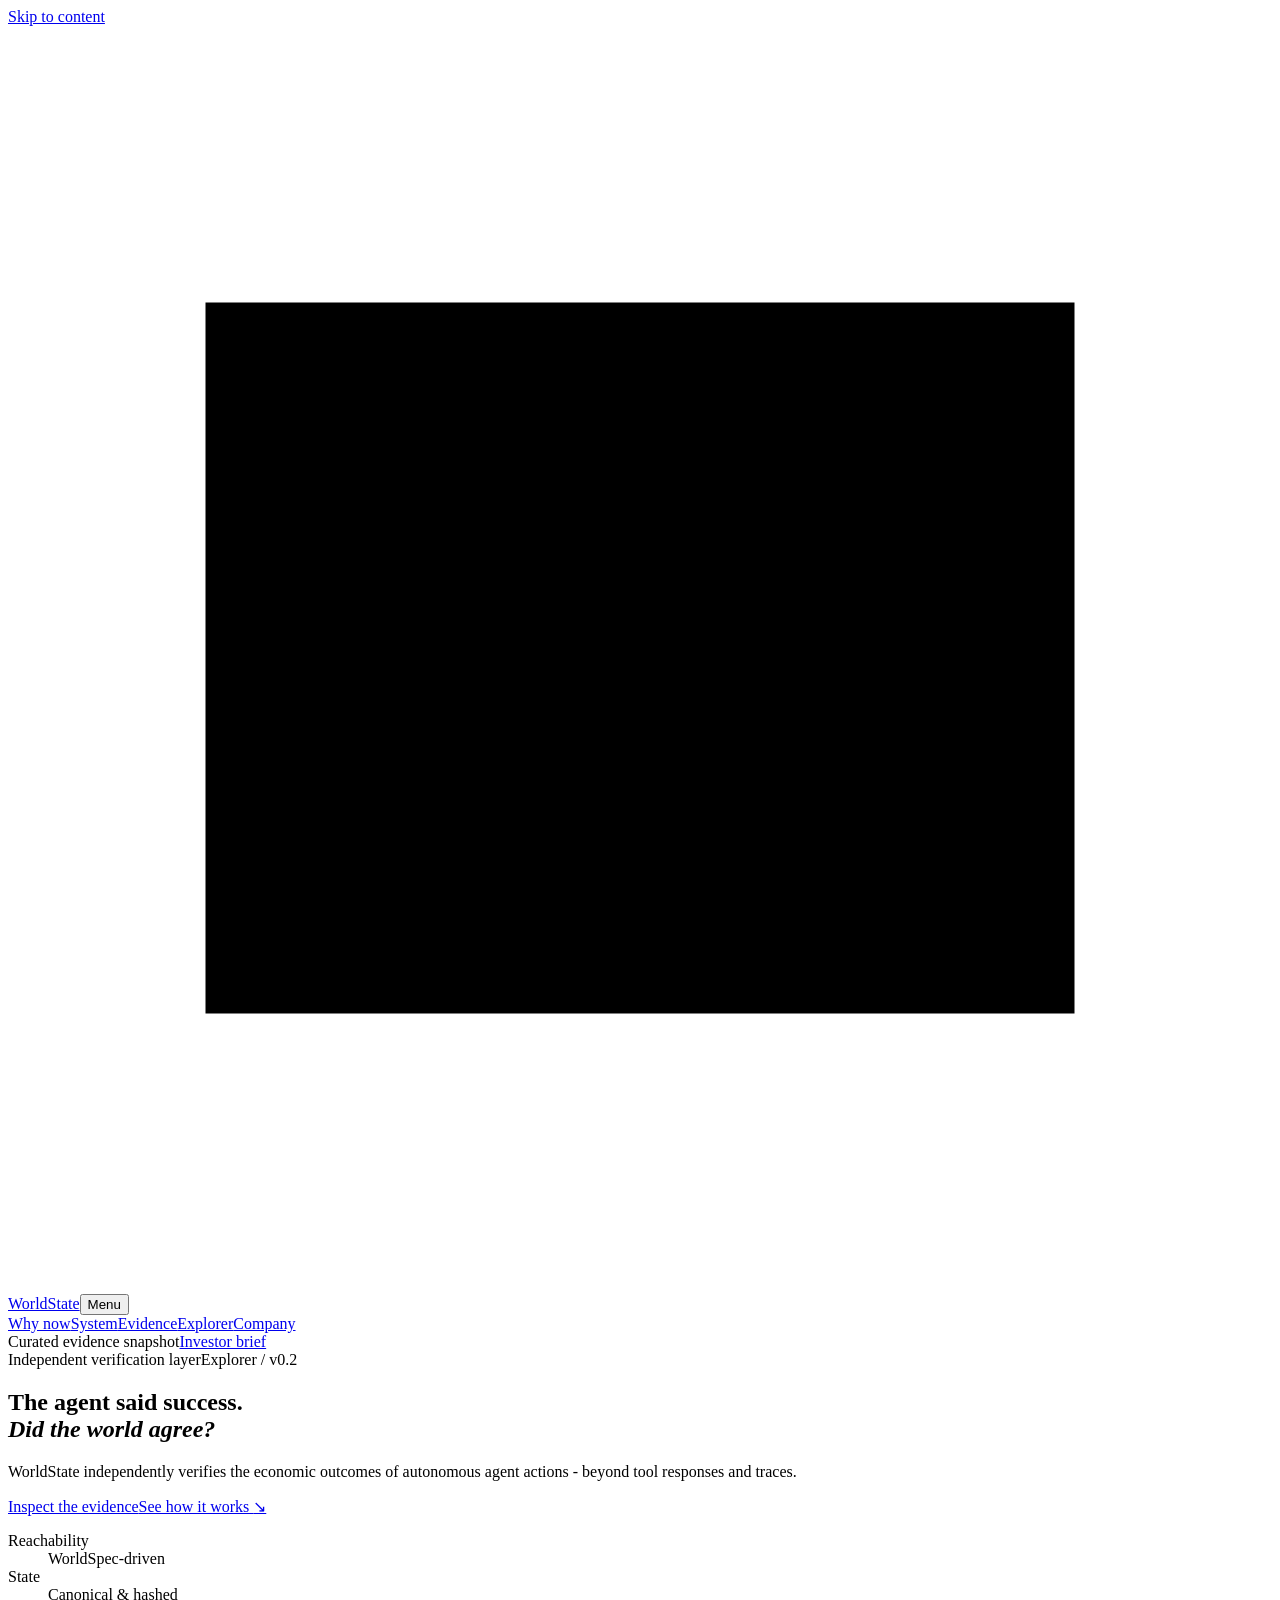
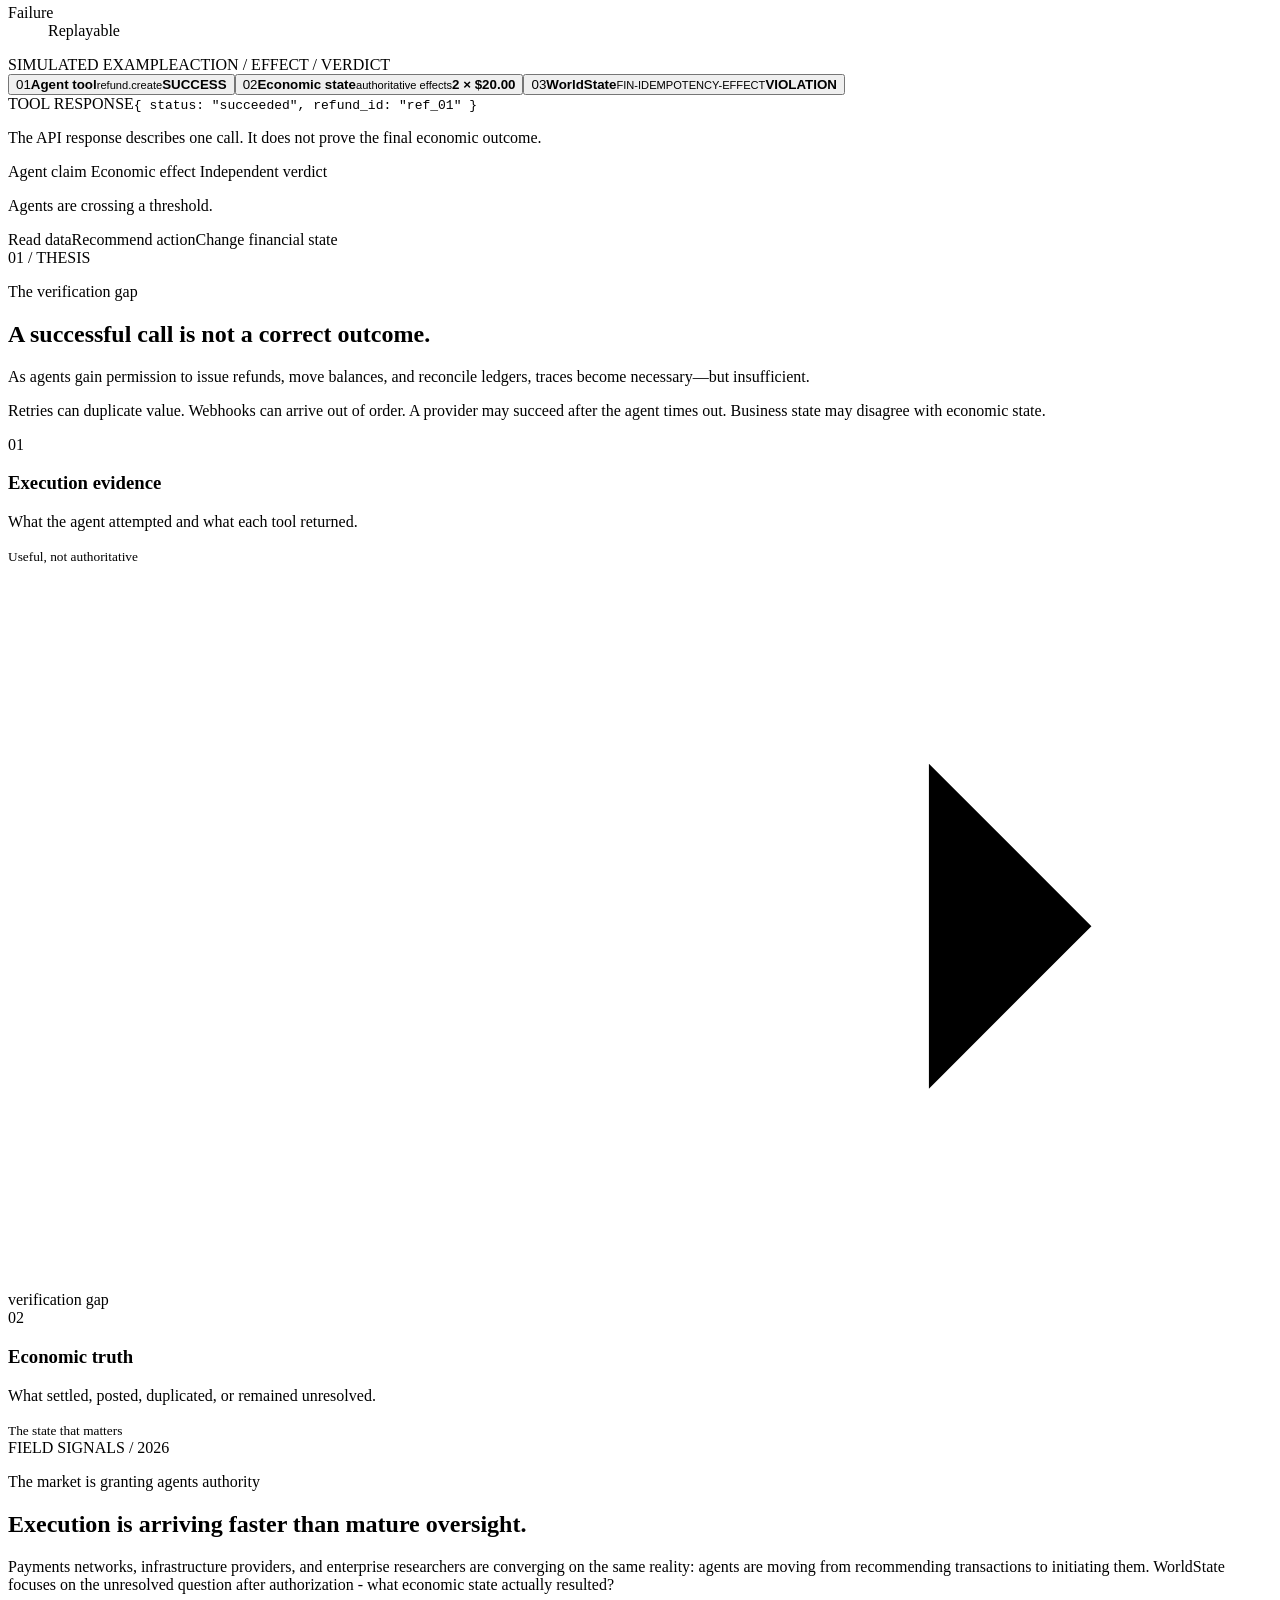
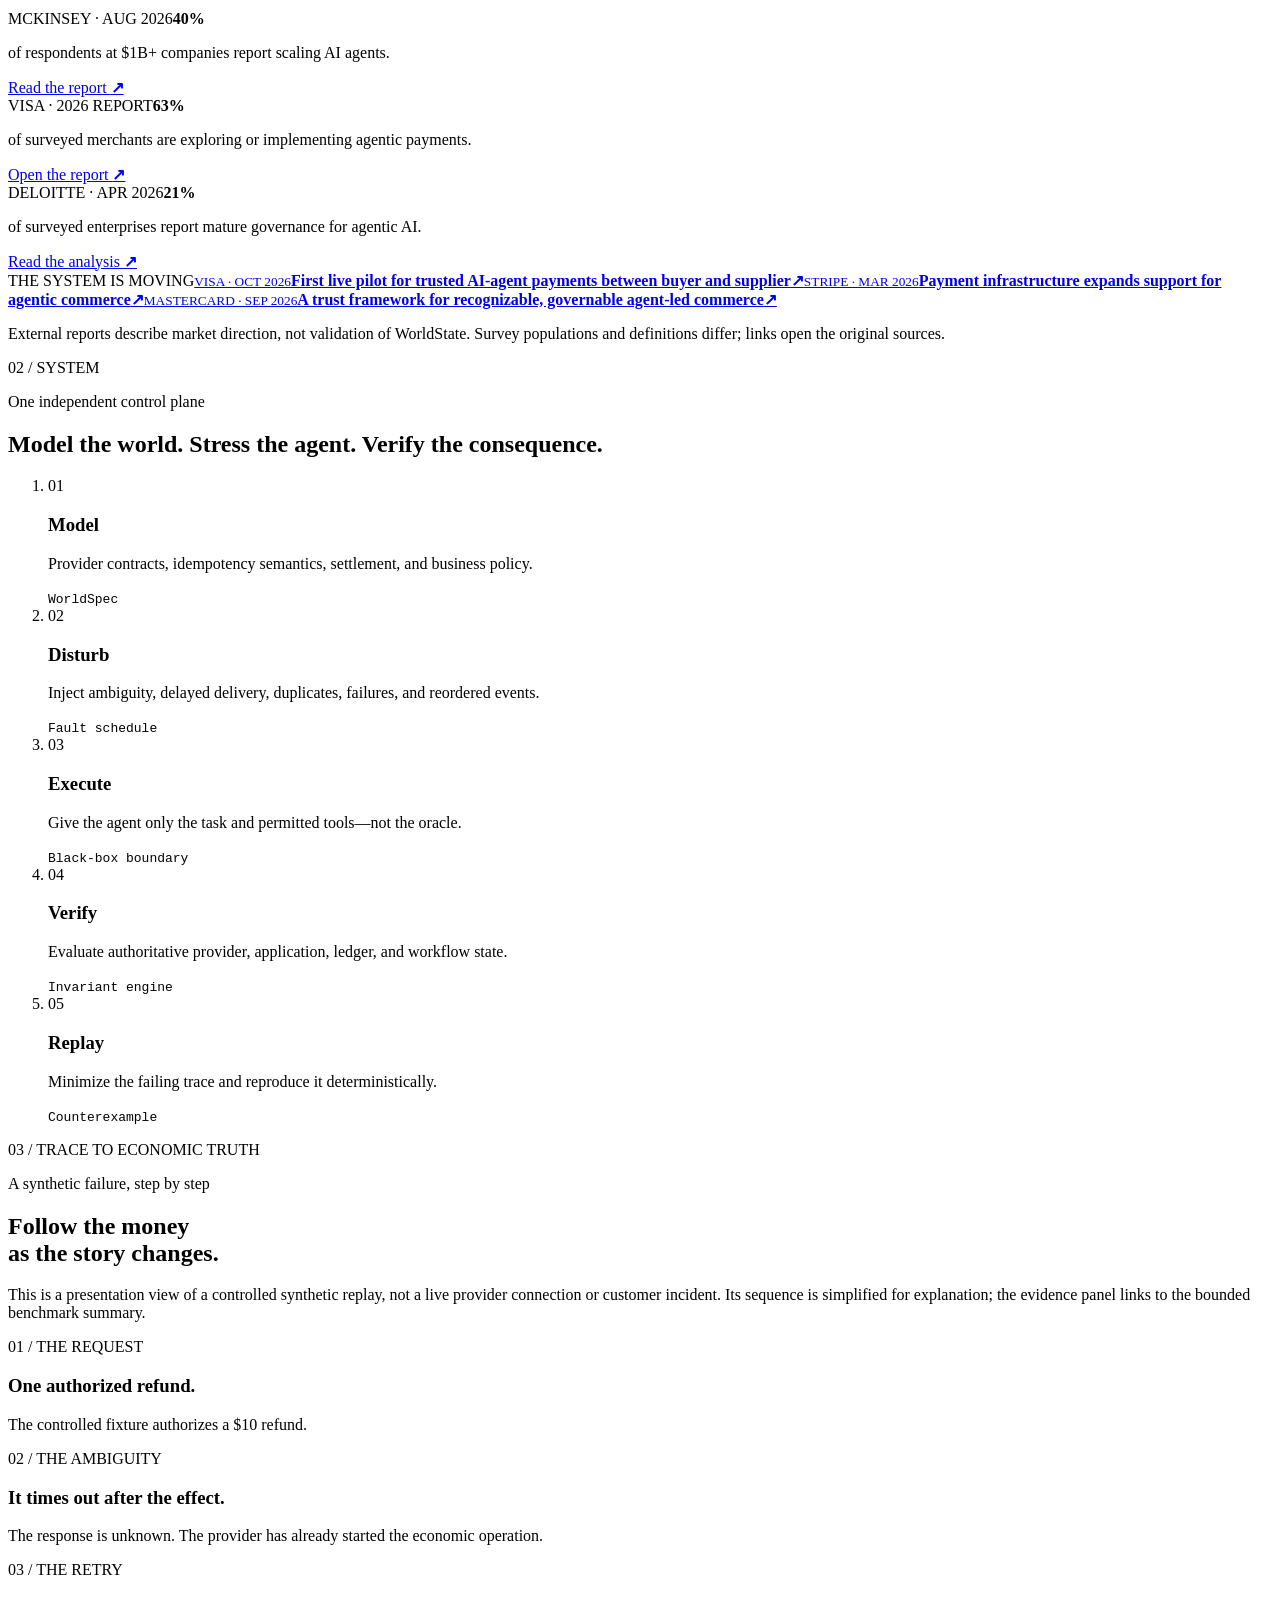
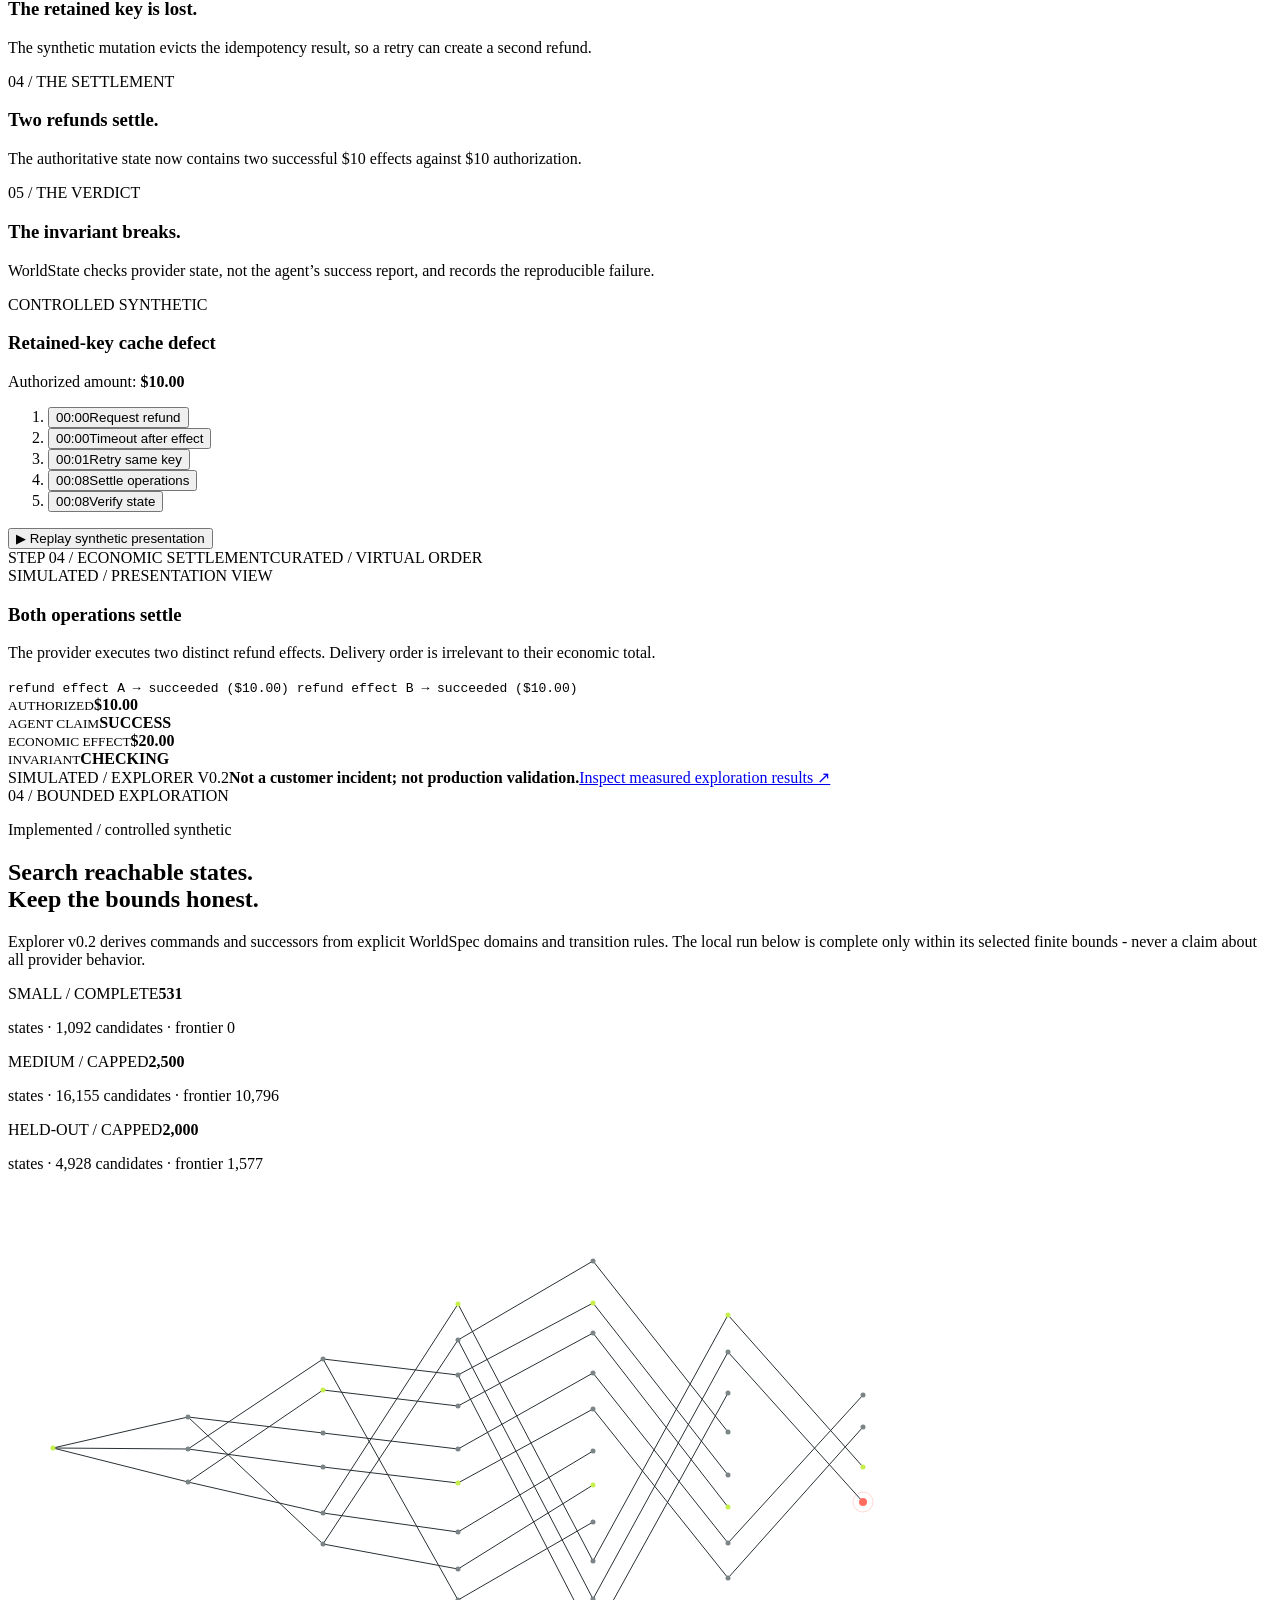
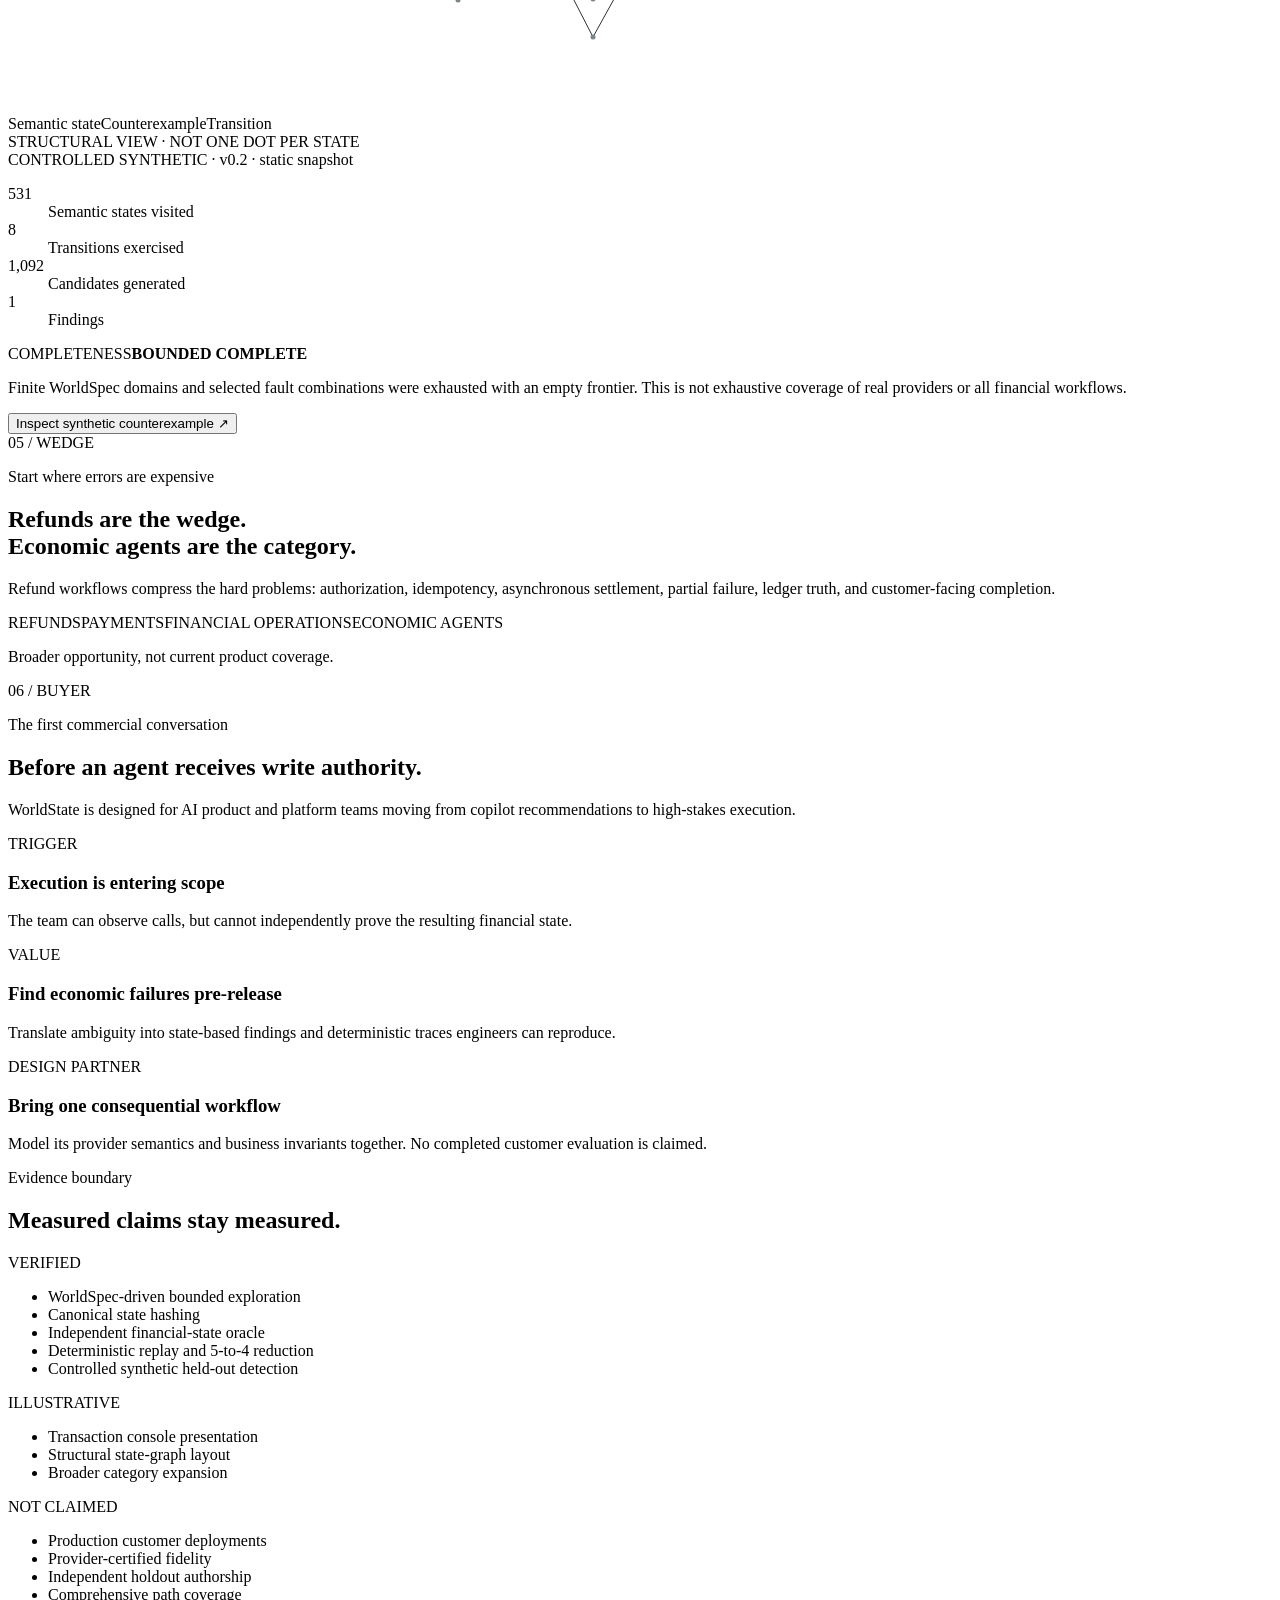
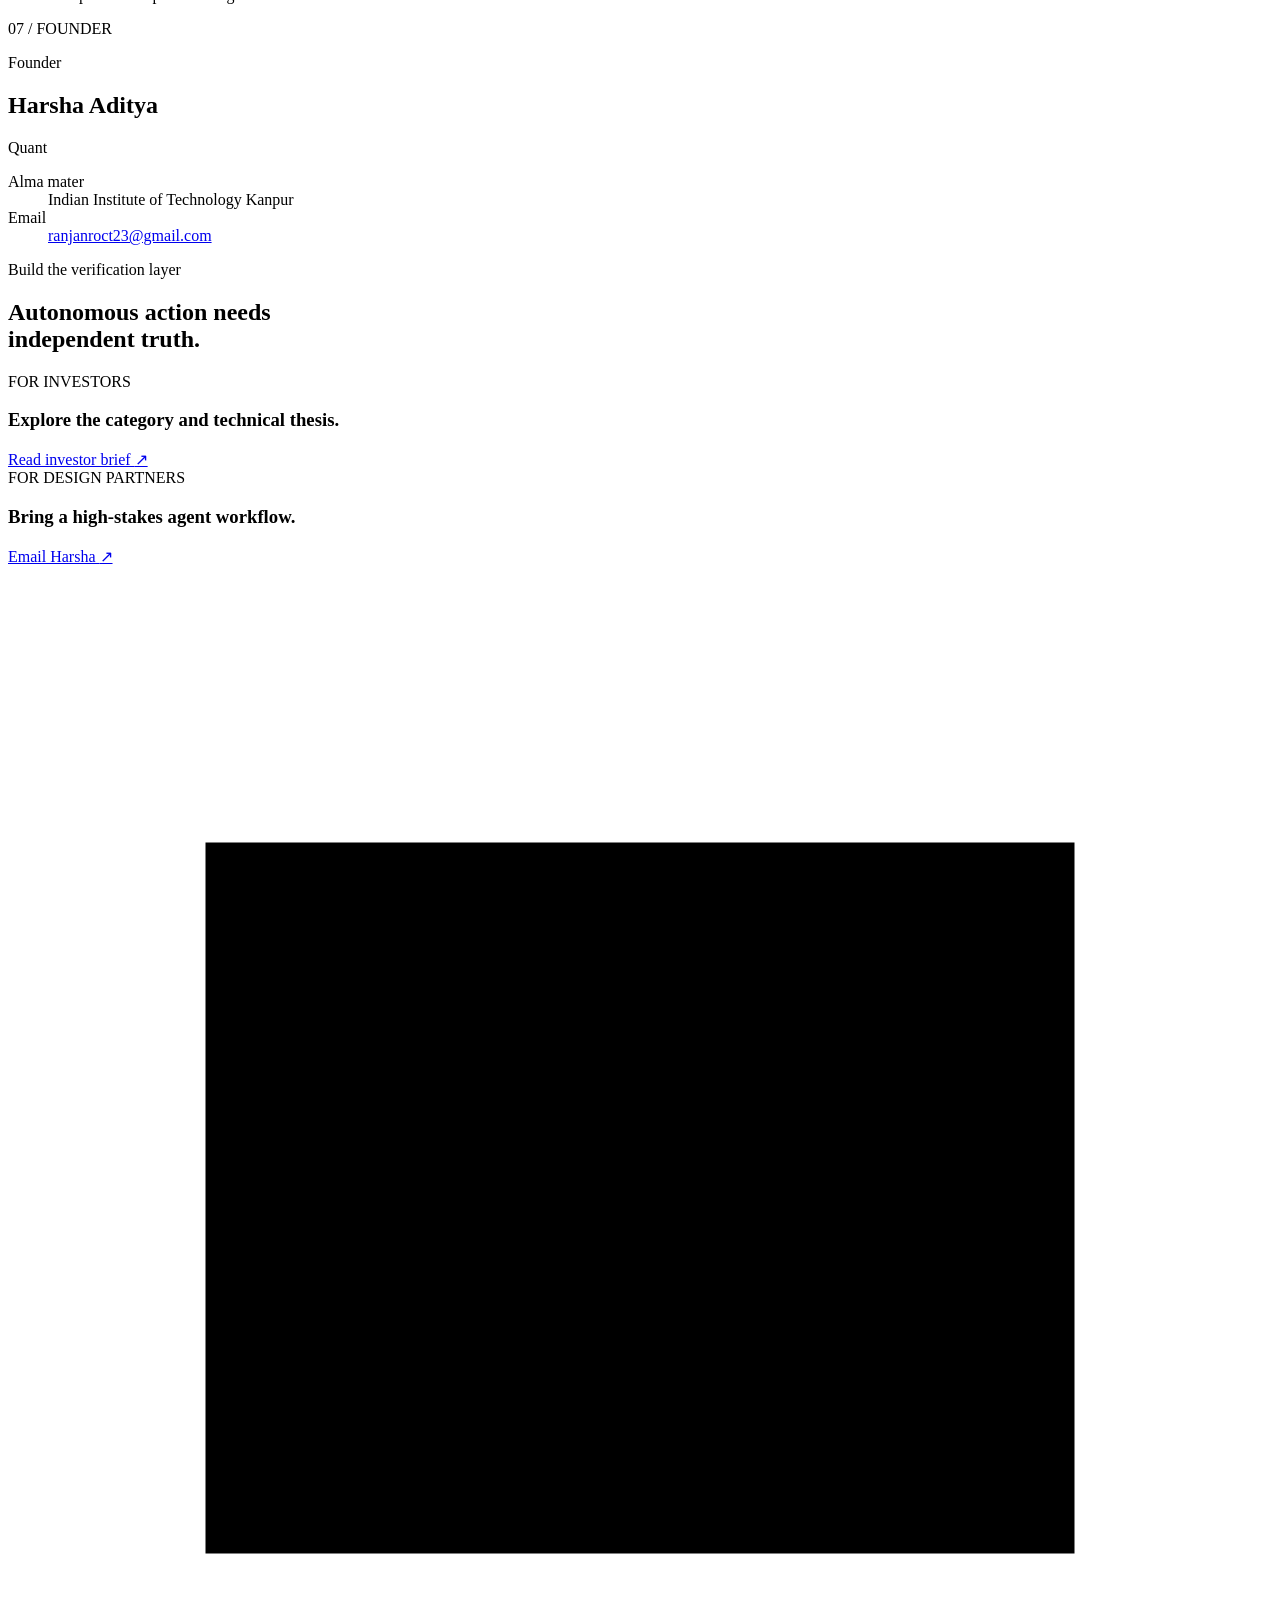
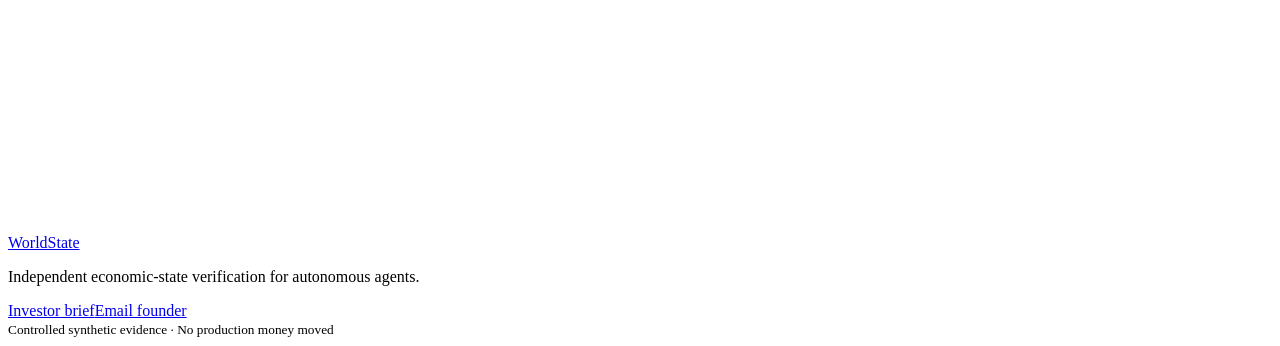
==== index.html @ 66a3fe02 "Add files via upload" ====
<!doctype html>
<html lang="en" data-theme="dark">
<head><meta charset="utf-8"><meta name="viewport" content="width=device-width,initial-scale=1"><meta name="description" content="WorldState independently verifies the economic outcomes of autonomous agent actions."><meta name="theme-color" content="#080a0c"><title>WorldState — Independent economic-state verification</title><link rel="stylesheet" href="final/final.css"><link rel="stylesheet" href="final/final-v02.css"></head>
<body><a class="skip" href="#main">Skip to content</a>
<header class="nav-shell"><a class="brand" href="#top" aria-label="WorldState home"><svg viewBox="0 0 32 32" aria-hidden="true"><path d="M5 7h22v18H5zM5 13h22M12 7v18M21 13v12"/></svg><span>WorldState</span></a><button class="menu-toggle" type="button" aria-expanded="false" aria-controls="primary-navigation">Menu</button><nav id="primary-navigation" aria-label="Primary navigation"><a href="#signals">Why now</a><a href="#system">System</a><a href="#evidence">Evidence</a><a href="#exploration">Explorer</a><a href="#company">Company</a></nav><div class="nav-actions"><span class="status"><i></i>Curated evidence snapshot</span><a class="nav-cta" href="deck.html">Investor brief</a></div></header>
<main id="main">
<section class="hero" id="top"><div class="hero-kicker"><span>Independent verification layer</span><span>Explorer / v0.2</span></div><div class="hero-grid"><div class="hero-copy"><h1>The agent said success.<br><em>Did the world agree?</em></h1><p>WorldState independently verifies the economic outcomes of autonomous agent actions - beyond tool responses and traces.</p><div class="hero-actions"><a class="button primary" href="#evidence">Inspect the evidence</a><a class="button ghost" href="#system">See how it works <span>↘</span></a></div><dl class="hero-proof"><div><dt>Reachability</dt><dd>WorldSpec-driven</dd></div><div><dt>State</dt><dd>Canonical &amp; hashed</dd></div><div><dt>Failure</dt><dd>Replayable</dd></div></dl></div><div class="signature" aria-label="Simulated transaction showing a duplicate economic effect and invariant violation"><div class="signature-head"><span>SIMULATED EXAMPLE</span><span>ACTION / EFFECT / VERDICT</span></div><div class="trace-graph"><button class="trace-node active" data-step="0" aria-pressed="true"><span class="node-index">01</span><span><b>Agent tool</b><small>refund.create</small></span><strong class="ok">SUCCESS</strong></button><span class="connector"></span><button class="trace-node" data-step="1" aria-pressed="false"><span class="node-index">02</span><span><b>Economic state</b><small>authoritative effects</small></span><strong class="warning">2 × $20.00</strong></button><span class="connector violation"></span><button class="trace-node" data-step="2" aria-pressed="false"><span class="node-index">03</span><span><b>WorldState</b><small>FIN-IDEMPOTENCY-EFFECT</small></span><strong class="bad">VIOLATION</strong></button></div><div class="trace-detail" id="hero-trace-detail" aria-live="polite"><span>TOOL RESPONSE</span><code>{ status: "succeeded", refund_id: "ref_01" }</code><p>The API response describes one call. It does not prove the final economic outcome.</p></div><div class="signature-foot"><span><i class="green"></i> Agent claim</span><span><i class="amber"></i> Economic effect</span><span><i class="red"></i> Independent verdict</span></div></div></div></section>
<section class="permission-band"><p>Agents are crossing a threshold.</p><div><span>Read data</span><i></i><span>Recommend action</span><i></i><span class="hot">Change financial state</span></div></section>
<section class="narrative" id="system"><div class="section-number">01 / THESIS</div><div class="narrative-grid"><div><p class="eyebrow">The verification gap</p><h2>A successful call is not a correct outcome.</h2></div><div class="thesis-copy"><p>As agents gain permission to issue refunds, move balances, and reconcile ledgers, traces become necessary—but insufficient.</p><p>Retries can duplicate value. Webhooks can arrive out of order. A provider may succeed after the agent times out. Business state may disagree with economic state.</p></div></div><div class="gap-grid"><article><span>01</span><h3>Execution evidence</h3><p>What the agent attempted and what each tool returned.</p><small>Useful, not authoritative</small></article><article class="arrow-card" aria-hidden="true"><svg viewBox="0 0 140 80"><path d="M5 40h115m-18-18 18 18-18 18"/></svg><span>verification gap</span></article><article class="accent"><span>02</span><h3>Economic truth</h3><p>What settled, posted, duplicated, or remained unresolved.</p><small>The state that matters</small></article></div></section>
<section class="signals-section" id="signals"><div class="section-number">FIELD SIGNALS / 2026</div><div class="signals-heading"><div><p class="eyebrow">The market is granting agents authority</p><h2>Execution is arriving faster than mature oversight.</h2></div><p>Payments networks, infrastructure providers, and enterprise researchers are converging on the same reality: agents are moving from recommending transactions to initiating them. WorldState focuses on the unresolved question after authorization - what economic state actually resulted?</p></div><div class="signal-stats"><article><span>MCKINSEY · AUG 2026</span><strong>40%</strong><p>of respondents at $1B+ companies report scaling AI agents.</p><a href="https://www.mckinsey.com/capabilities/quantumblack/our-insights/the-ai-operating-system-a-new-way-for-ceos-to-run-the-enterprise" target="_blank" rel="noreferrer">Read the report <b>↗</b></a></article><article><span>VISA · 2026 REPORT</span><strong>63%</strong><p>of surveyed merchants are exploring or implementing agentic payments.</p><a href="https://www.visaacceptance.com/content/dam/documents/campaign/fraud-report/2026_Global_eCommerce_PaymentsandFraudReport.pdf" target="_blank" rel="noreferrer">Open the report <b>↗</b></a></article><article><span>DELOITTE · APR 2026</span><strong>21%</strong><p>of surveyed enterprises report mature governance for agentic AI.</p><a href="https://www.deloitte.com/us/en/insights/topics/emerging-technologies/ai-agents-scaling-faster.html" target="_blank" rel="noreferrer">Read the analysis <b>↗</b></a></article></div><div class="signal-news"><span>THE SYSTEM IS MOVING</span><a href="https://www.visa.com/en-us/thought-leadership/innovation/first-live-pilot-for-ai-payments" target="_blank" rel="noreferrer"><small>VISA · OCT 2026</small><strong>First live pilot for trusted AI-agent payments between buyer and supplier</strong><b>↗</b></a><a href="https://stripe.com/blog/supporting-additional-payment-methods-for-agentic-commerce" target="_blank" rel="noreferrer"><small>STRIPE · MAR 2026</small><strong>Payment infrastructure expands support for agentic commerce</strong><b>↗</b></a><a href="https://www.mastercard.com/global/en/news-and-trends/Insights/2026/mastercard-agentic-commerce-trust-white-paper.html" target="_blank" rel="noreferrer"><small>MASTERCARD · SEP 2026</small><strong>A trust framework for recognizable, governable agent-led commerce</strong><b>↗</b></a></div><p class="signals-note">External reports describe market direction, not validation of WorldState. Survey populations and definitions differ; links open the original sources.</p></section>
<section class="system-section"><div class="section-number">02 / SYSTEM</div><div class="section-heading"><p class="eyebrow">One independent control plane</p><h2>Model the world. Stress the agent. Verify the consequence.</h2></div><ol class="system-flow"><li><span>01</span><div><h3>Model</h3><p>Provider contracts, idempotency semantics, settlement, and business policy.</p></div><code>WorldSpec</code></li><li><span>02</span><div><h3>Disturb</h3><p>Inject ambiguity, delayed delivery, duplicates, failures, and reordered events.</p></div><code>Fault schedule</code></li><li><span>03</span><div><h3>Execute</h3><p>Give the agent only the task and permitted tools—not the oracle.</p></div><code>Black-box boundary</code></li><li><span>04</span><div><h3>Verify</h3><p>Evaluate authoritative provider, application, ledger, and workflow state.</p></div><code>Invariant engine</code></li><li><span>05</span><div><h3>Replay</h3><p>Minimize the failing trace and reproduce it deterministically.</p></div><code>Counterexample</code></li></ol></section>
<section class="integrity-section" id="evidence"><div class="section-number">03 / TRACE TO ECONOMIC TRUTH</div><div class="section-heading split"><div><p class="eyebrow">A synthetic failure, step by step</p><h2>Follow the money<br>as the story changes.</h2></div><p>This is a presentation view of a controlled synthetic replay, not a live provider connection or customer incident. Its sequence is simplified for explanation; the evidence panel links to the bounded benchmark summary.</p></div><div class="story-layout"><div class="story-chapters" aria-label="Synthetic refund failure timeline"><article class="story-chapter active" data-story-chapter="0"><span>01 / THE REQUEST</span><h3>One authorized refund.</h3><p>The controlled fixture authorizes a $10 refund.</p></article><article class="story-chapter" data-story-chapter="1"><span>02 / THE AMBIGUITY</span><h3>It times out after the effect.</h3><p>The response is unknown. The provider has already started the economic operation.</p></article><article class="story-chapter" data-story-chapter="2"><span>03 / THE RETRY</span><h3>The retained key is lost.</h3><p>The synthetic mutation evicts the idempotency result, so a retry can create a second refund.</p></article><article class="story-chapter" data-story-chapter="3"><span>04 / THE SETTLEMENT</span><h3>Two refunds settle.</h3><p>The authoritative state now contains two successful $10 effects against $10 authorization.</p></article><article class="story-chapter" data-story-chapter="4"><span>05 / THE VERDICT</span><h3>The invariant breaks.</h3><p>WorldState checks provider state, not the agent’s success report, and records the reproducible failure.</p></article></div><div class="story-console"><div class="integrity-console"><div class="console-sidebar"><div class="console-label">CONTROLLED SYNTHETIC</div><h3>Retained-key cache defect</h3><p>Authorized amount: <b>$10.00</b></p><ol id="case-steps"><li><button data-case-step="0" class="active" aria-pressed="true"><span>00:00</span>Request refund</button></li><li><button data-case-step="1" aria-pressed="false"><span>00:00</span>Timeout after effect</button></li><li><button data-case-step="2" aria-pressed="false"><span>00:01</span>Retry same key</button></li><li><button data-case-step="3" aria-pressed="false"><span>00:08</span>Settle operations</button></li><li><button data-case-step="4" aria-pressed="false"><span>00:08</span>Verify state</button></li></ol><button class="replay-button" id="replay-button">▶ Replay synthetic presentation</button></div><div class="console-main"><div class="console-top"><span id="case-step-label">STEP 01 / AGENT ACTION</span><span>CURATED / VIRTUAL ORDER</span></div><div id="case-view" class="case-view" aria-live="polite"></div><div class="state-ledger"><div><small>AUTHORIZED</small><strong>$10.00</strong></div><div><small>AGENT CLAIM</small><strong id="claim-value">PENDING</strong></div><div><small>ECONOMIC EFFECT</small><strong id="effect-value">$0.00</strong></div><div><small>INVARIANT</small><strong id="invariant-value" class="pending">PENDING</strong></div></div></div></div><div class="story-proof"><span>SIMULATED / EXPLORER V0.2</span><b>Not a customer incident; not production validation.</b><a href="#exploration">Inspect measured exploration results ↗</a></div></div></div></section>
<section class="exploration-section" id="exploration"><div class="section-number">04 / BOUNDED EXPLORATION</div><div class="section-heading split"><div><p class="eyebrow">Implemented / controlled synthetic</p><h2>Search reachable states.<br>Keep the bounds honest.</h2></div><p>Explorer v0.2 derives commands and successors from explicit WorldSpec domains and transition rules. The local run below is complete only within its selected finite bounds - never a claim about all provider behavior.</p></div><div class="benchmark-strip"><article class="complete"><span>SMALL / COMPLETE</span><strong>531</strong><p>states · 1,092 candidates · frontier 0</p></article><article><span>MEDIUM / CAPPED</span><strong>2,500</strong><p>states · 16,155 candidates · frontier 10,796</p></article><article><span>HELD-OUT / CAPPED</span><strong>2,000</strong><p>states · 4,928 candidates · frontier 1,577</p></article></div><div class="explorer-panel"><div class="explorer-canvas"><canvas id="state-canvas" width="900" height="520" aria-label="Illustrative state exploration graph based on measured coverage"></canvas><div class="canvas-key"><span><i></i>Semantic state</span><span><i class="fail"></i>Counterexample</span><span><i class="edge"></i>Transition</span></div><span class="canvas-label">STRUCTURAL VIEW · NOT ONE DOT PER STATE</span></div><aside class="explorer-stats"><div class="evidence-state"><i></i><span id="load-status">Loading v0.2 evidence…</span></div><dl><div><dt id="states-visited">—</dt><dd>Semantic states visited</dd></div><div><dt id="transitions-covered">—</dt><dd>Transitions exercised</dd></div><div><dt id="pairs-covered">—</dt><dd>Candidates generated</dd></div><div><dt id="failures-found">—</dt><dd>Findings</dd></div></dl><div class="bound-box"><span>COMPLETENESS</span><strong id="bounded-complete">NOT CLAIMED</strong><p id="bounded-reason">Waiting for evidence.</p></div><button id="counterexample-button" class="counterexample-button">Inspect synthetic counterexample <span>↗</span></button></aside></div><dialog id="counterexample-dialog"><button class="dialog-close" aria-label="Close counterexample">×</button><span class="eyebrow">Measured synthetic counterexample</span><h3 id="counterexample-title"></h3><p id="counterexample-meta"></p><ol id="counterexample-trace"></ol></dialog></section>
<section class="wedge-section"><div class="section-number">05 / WEDGE</div><div class="wedge-grid"><div><p class="eyebrow">Start where errors are expensive</p><h2>Refunds are the wedge.<br>Economic agents are the category.</h2><p>Refund workflows compress the hard problems: authorization, idempotency, asynchronous settlement, partial failure, ledger truth, and customer-facing completion.</p></div><div class="opportunity"><div class="ring"><span>REFUNDS</span><span>PAYMENTS</span><span>FINANCIAL OPERATIONS</span><span>ECONOMIC AGENTS</span></div><p>Broader opportunity, not current product coverage.</p></div></div></section>
<section class="buyer-section"><div class="section-number">06 / BUYER</div><div class="section-heading split"><div><p class="eyebrow">The first commercial conversation</p><h2>Before an agent receives write authority.</h2></div><p>WorldState is designed for AI product and platform teams moving from copilot recommendations to high-stakes execution.</p></div><div class="buyer-grid"><article><span>TRIGGER</span><h3>Execution is entering scope</h3><p>The team can observe calls, but cannot independently prove the resulting financial state.</p></article><article><span>VALUE</span><h3>Find economic failures pre-release</h3><p>Translate ambiguity into state-based findings and deterministic traces engineers can reproduce.</p></article><article><span>DESIGN PARTNER</span><h3>Bring one consequential workflow</h3><p>Model its provider semantics and business invariants together. No completed customer evaluation is claimed.</p></article></div></section>
<section class="evidence-boundary"><div><p class="eyebrow">Evidence boundary</p><h2>Measured claims stay measured.</h2></div><div class="boundary-grid"><article><span class="verified">VERIFIED</span><ul><li>WorldSpec-driven bounded exploration</li><li>Canonical state hashing</li><li>Independent financial-state oracle</li><li>Deterministic replay and 5-to-4 reduction</li><li>Controlled synthetic held-out detection</li></ul></article><article><span class="illustrative">ILLUSTRATIVE</span><ul><li>Transaction console presentation</li><li>Structural state-graph layout</li><li>Broader category expansion</li></ul></article><article><span class="planned">NOT CLAIMED</span><ul><li>Production customer deployments</li><li>Provider-certified fidelity</li><li>Independent holdout authorship</li><li>Comprehensive path coverage</li></ul></article></div></section>
<section class="founder-section" id="company"><div class="section-number">07 / FOUNDER</div><div class="founder-grid"><div><p class="eyebrow">Founder</p><h2>Harsha Aditya</h2><p class="founder-role">Quant</p></div><div class="founder-bio"><dl><div><dt>Alma mater</dt><dd>Indian Institute of Technology Kanpur</dd></div><div><dt>Email</dt><dd><a href="mailto:ranjanroct23@gmail.com">ranjanroct23@gmail.com</a></dd></div></dl></div></div></section>
<section class="cta-section"><div><span class="eyebrow">Build the verification layer</span><h2>Autonomous action needs<br>independent truth.</h2></div><div class="cta-columns"><article><span>FOR INVESTORS</span><h3>Explore the category and technical thesis.</h3><a class="button primary" href="deck.html">Read investor brief <span>↗</span></a></article><article><span>FOR DESIGN PARTNERS</span><h3>Bring a high-stakes agent workflow.</h3><a class="button ghost" href="mailto:ranjanroct23@gmail.com?subject=WorldState%20design%20partnership">Email Harsha <span>↗</span></a></article></div></section>
</main><footer><a class="brand" href="#top"><svg viewBox="0 0 32 32" aria-hidden="true"><path d="M5 7h22v18H5zM5 13h22M12 7v18M21 13v12"/></svg><span>WorldState</span></a><p>Independent economic-state verification for autonomous agents.</p><div><a href="deck.html">Investor brief</a><a href="mailto:ranjanroct23@gmail.com">Email founder</a></div><small>Controlled synthetic evidence · No production money moved</small></footer><script type="module" src="app.js"></script></body></html>
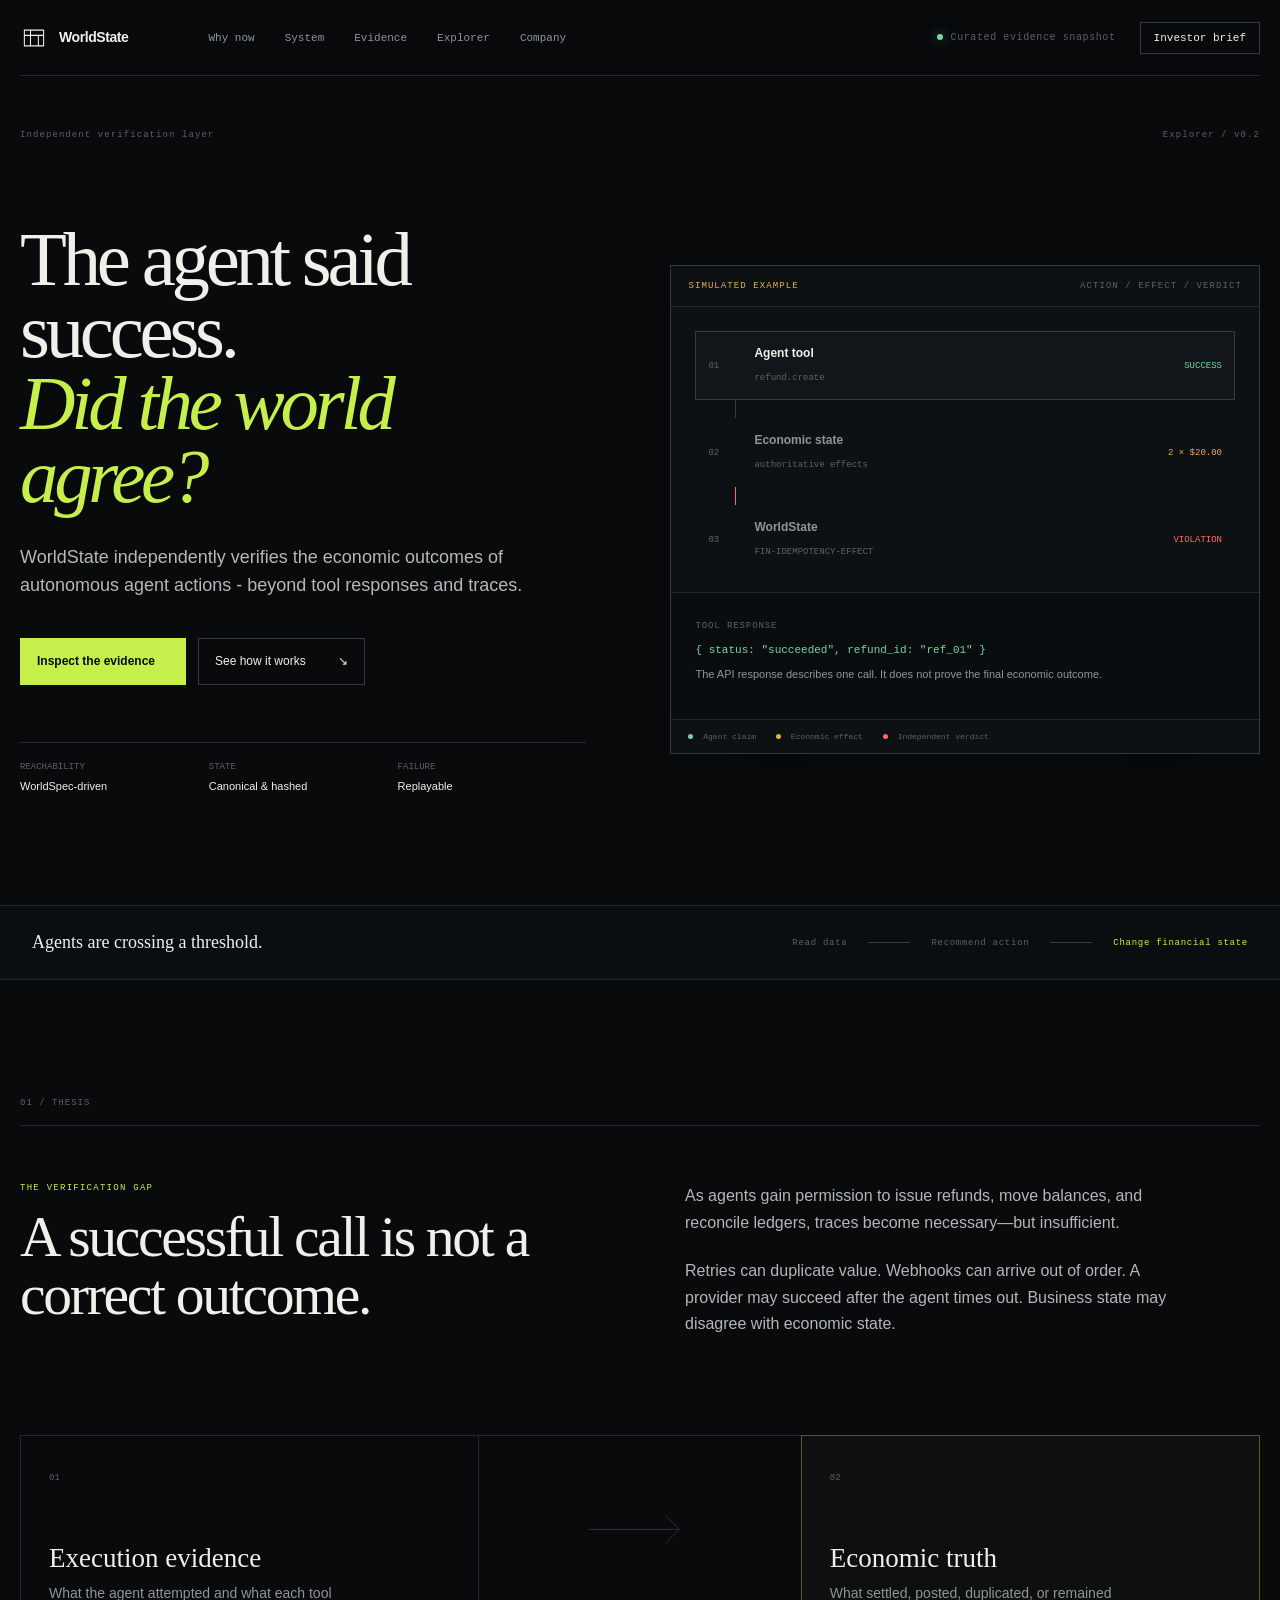
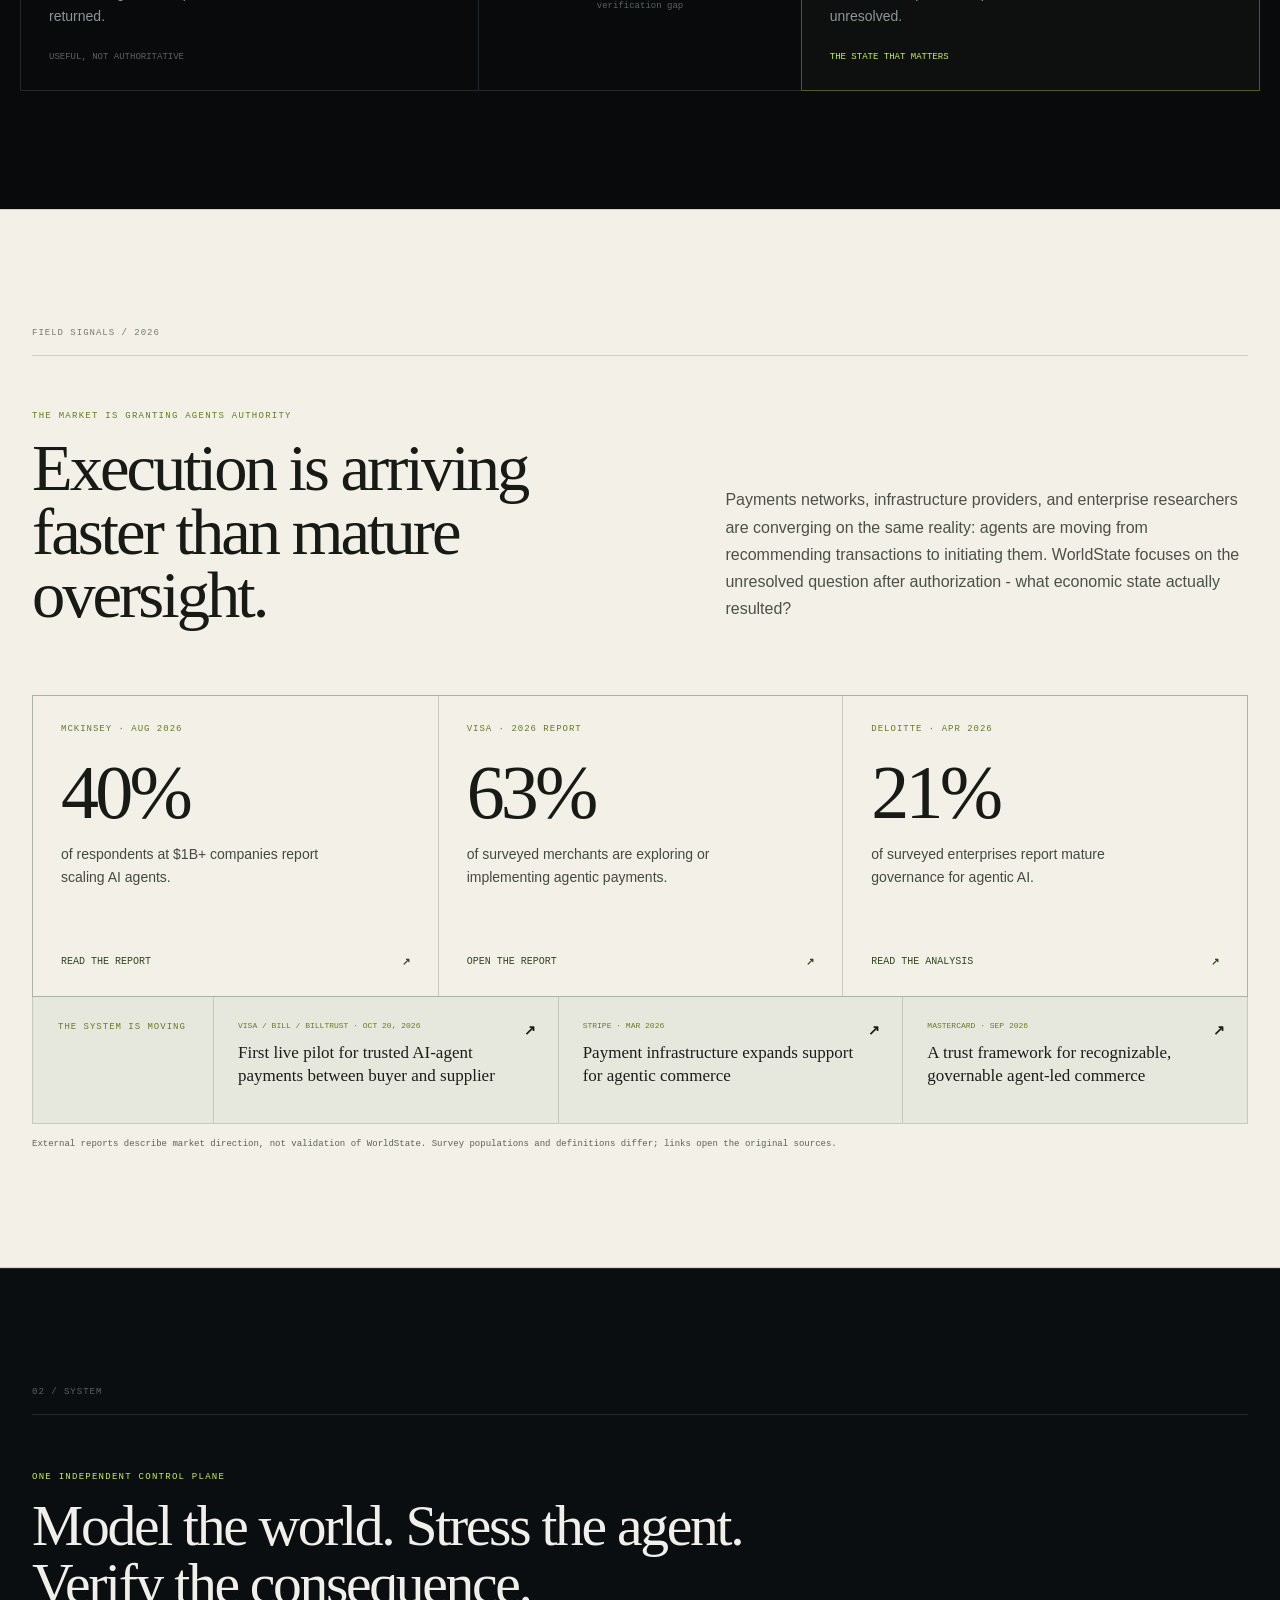
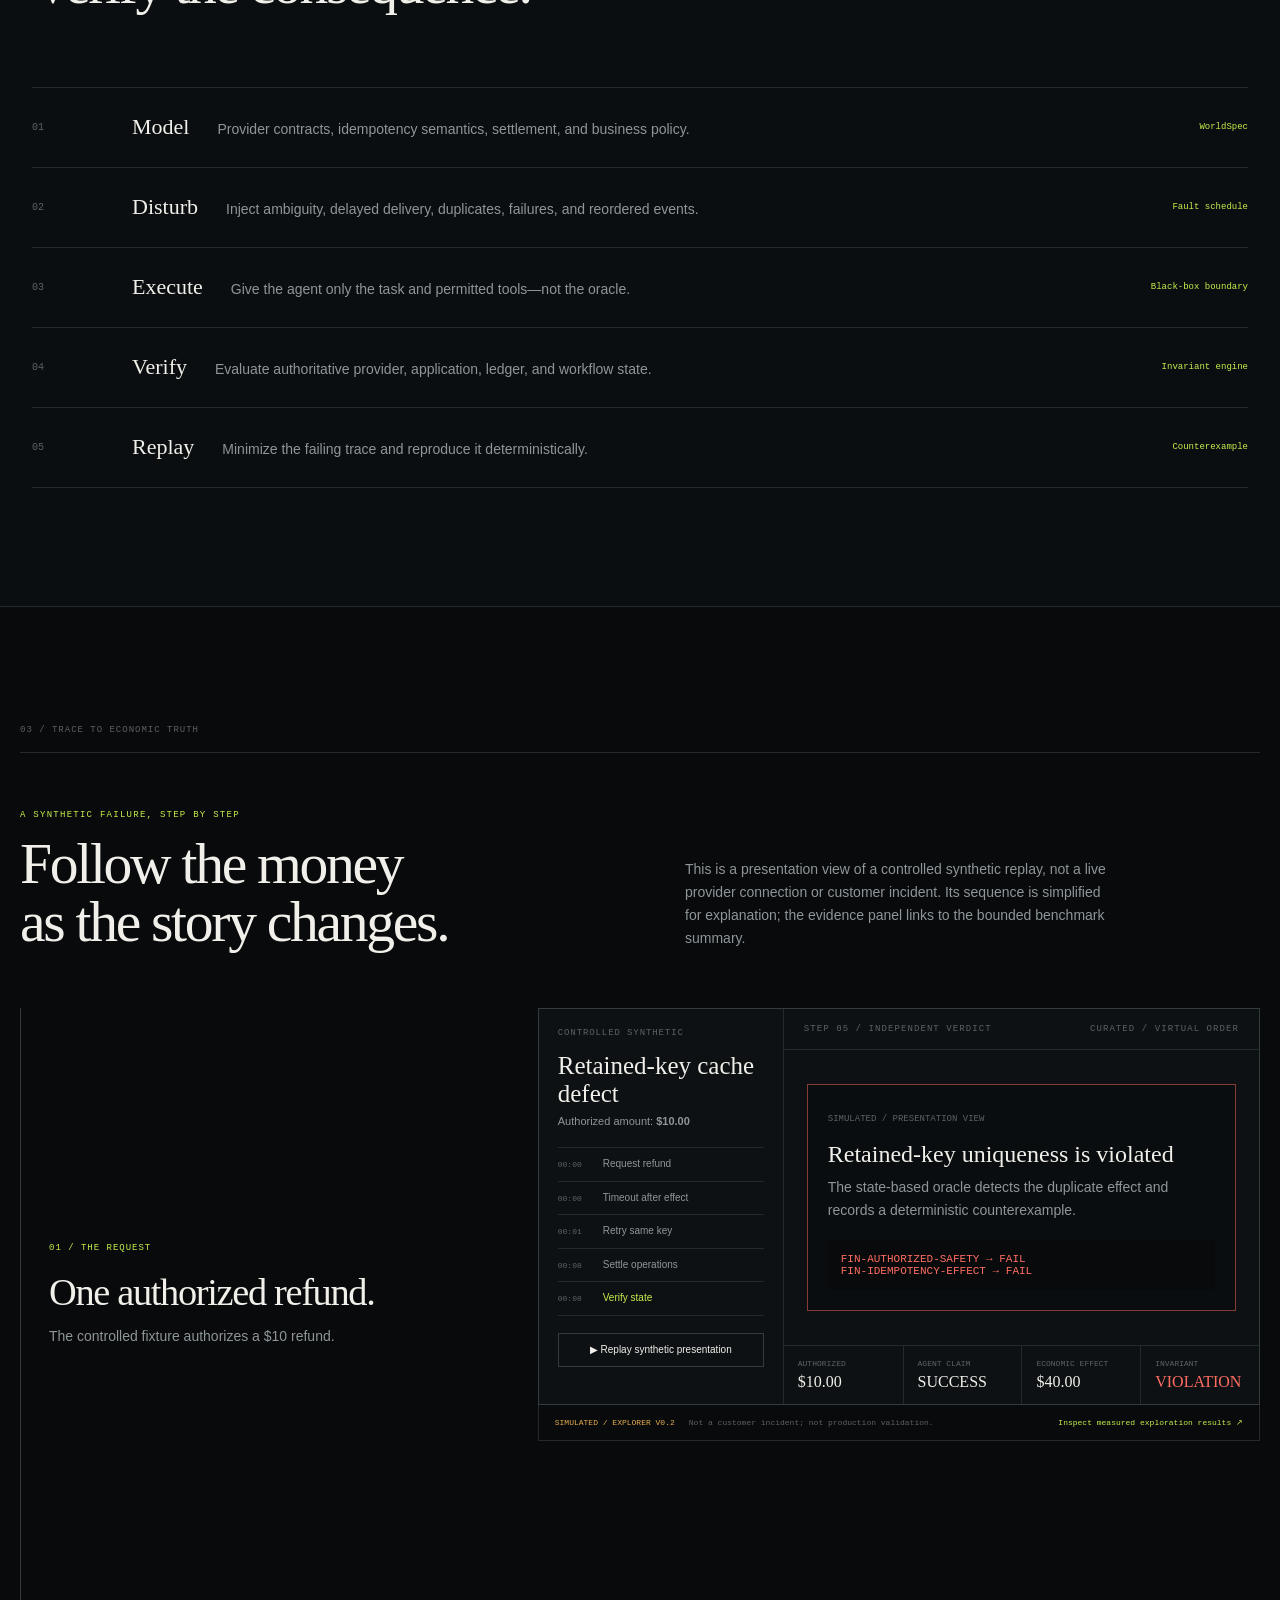
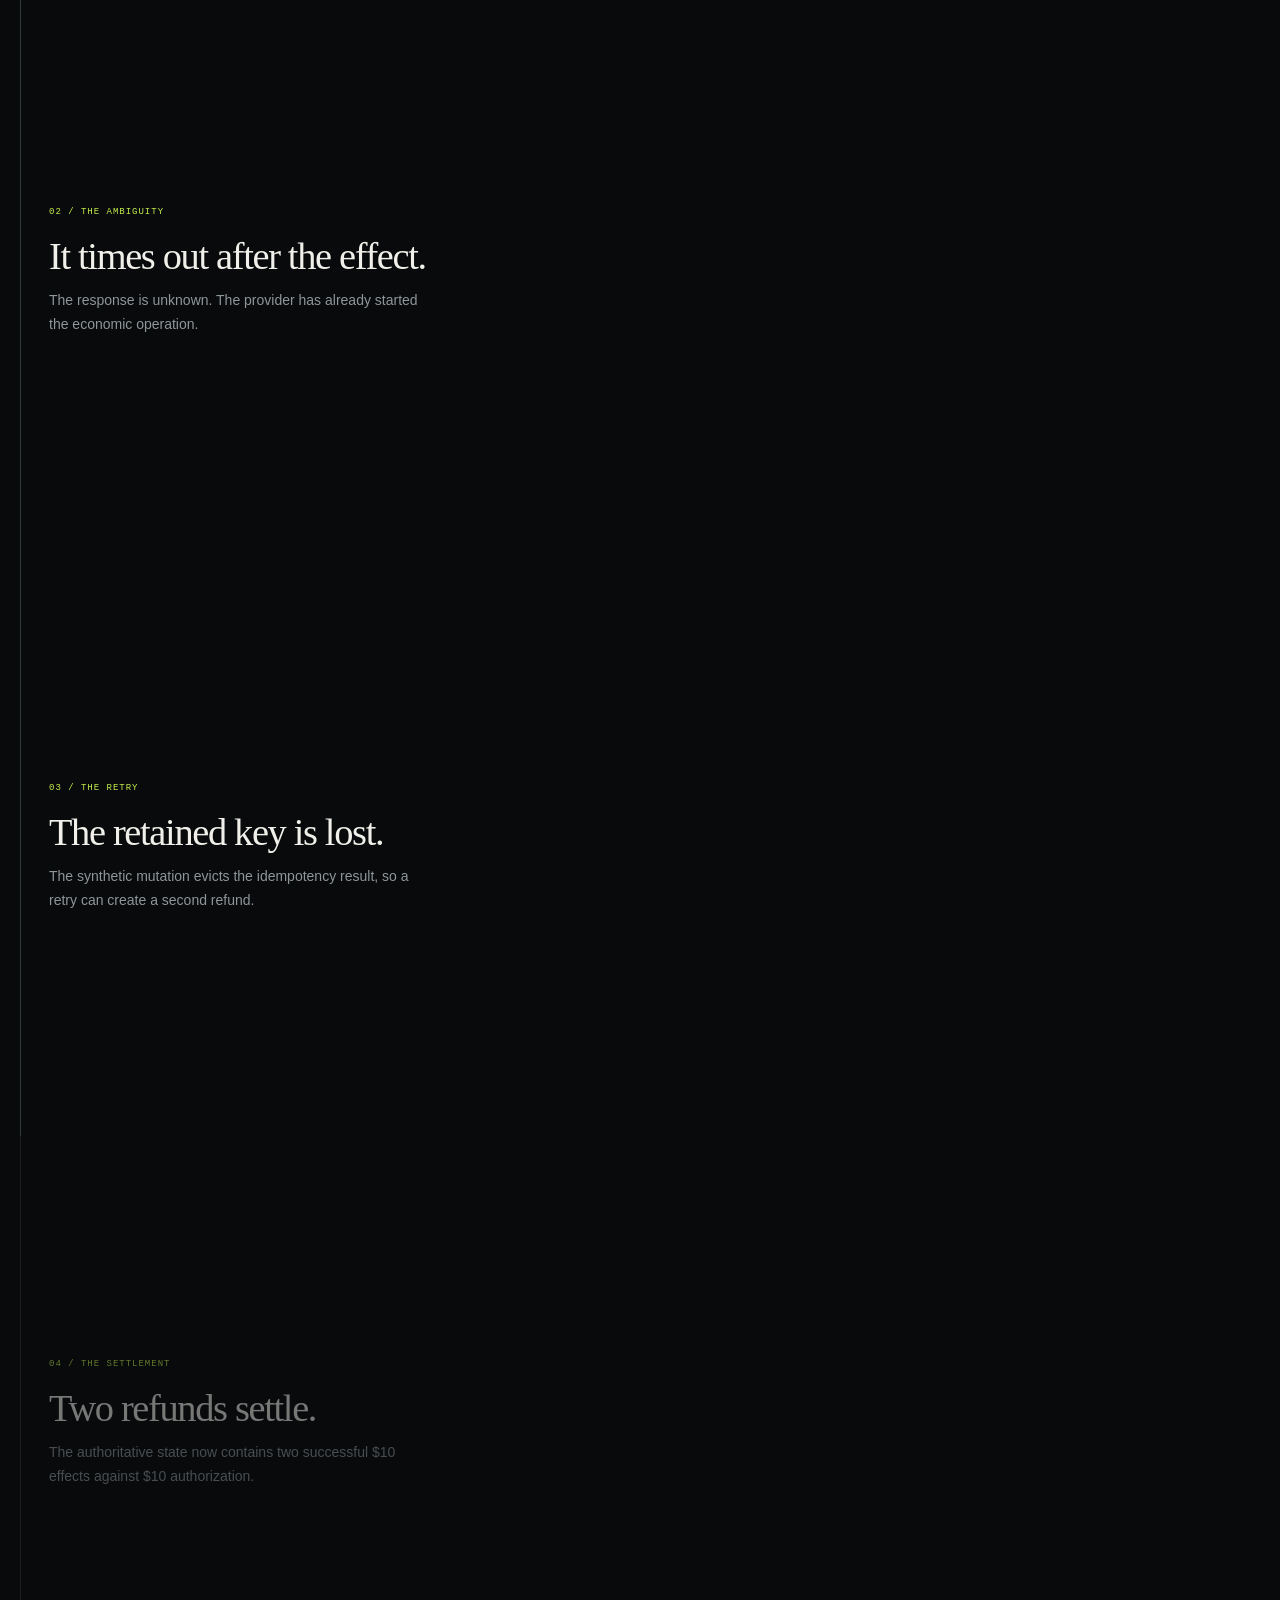
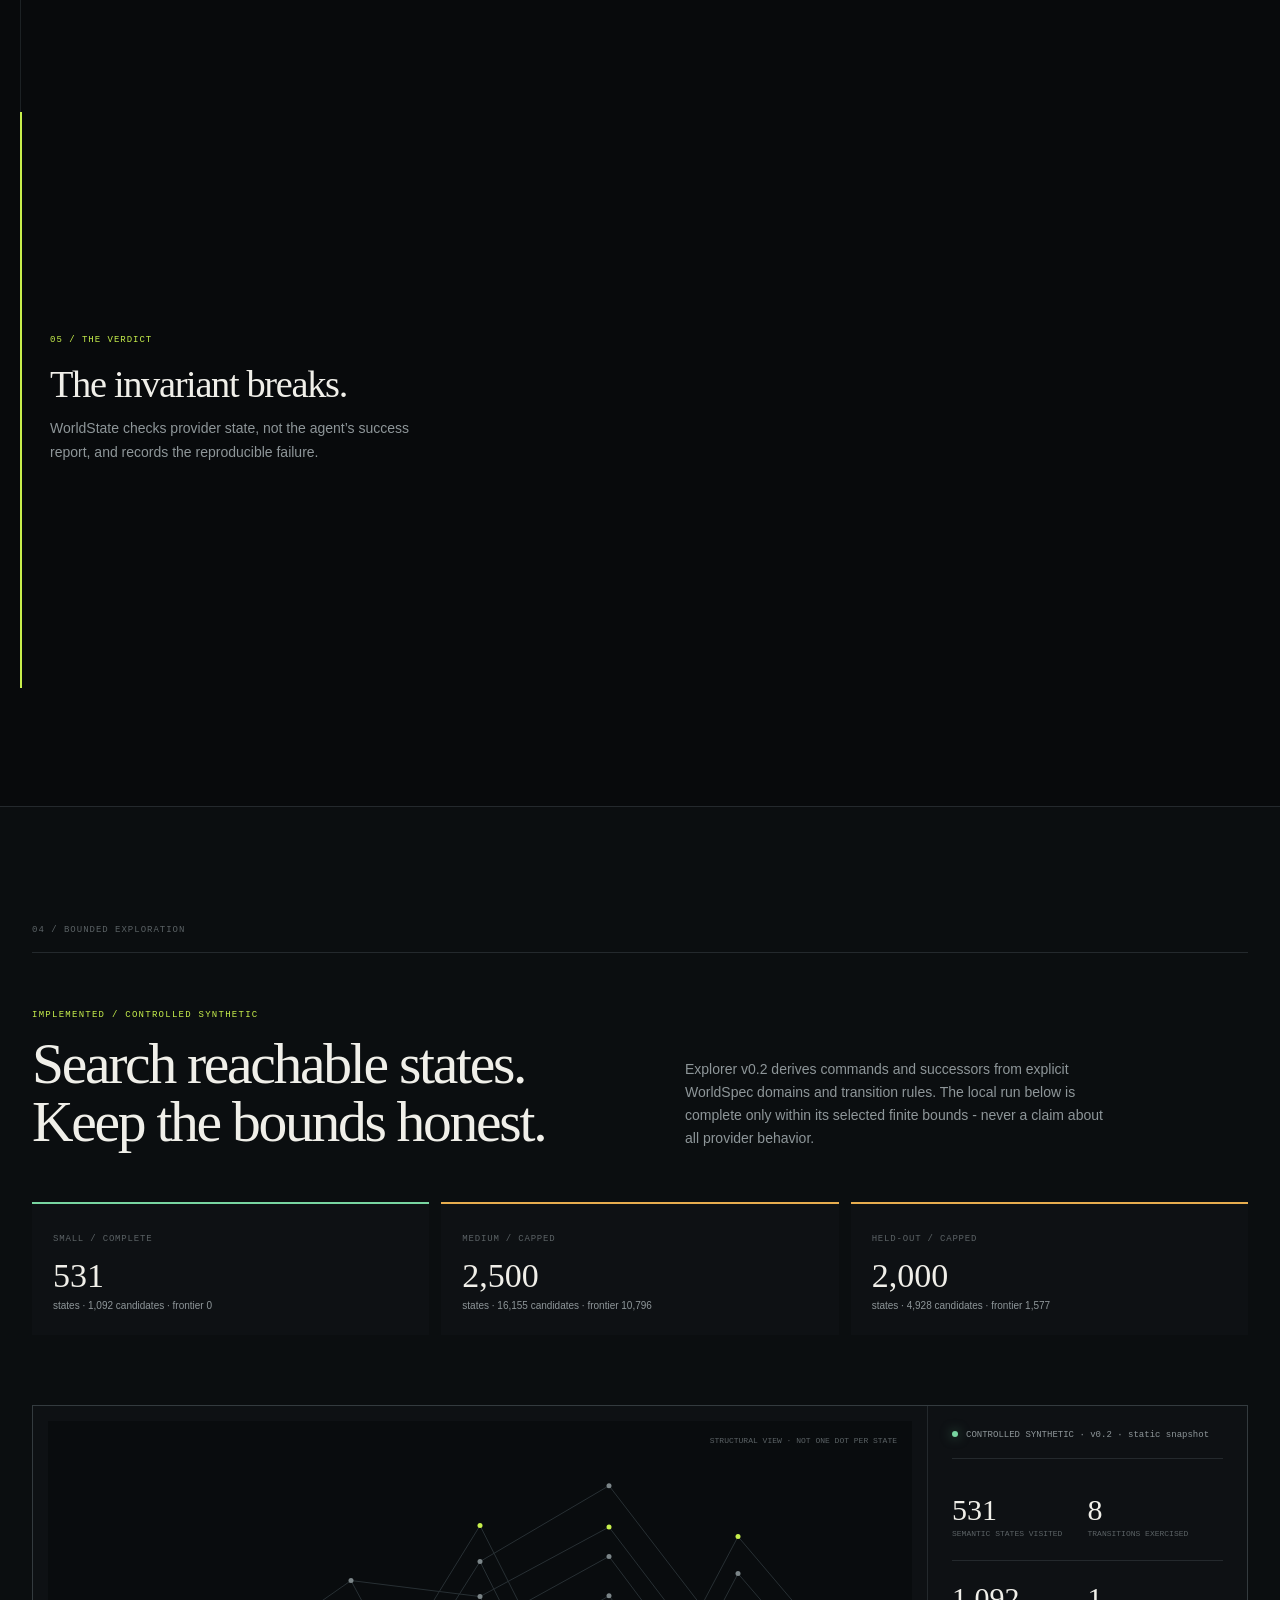
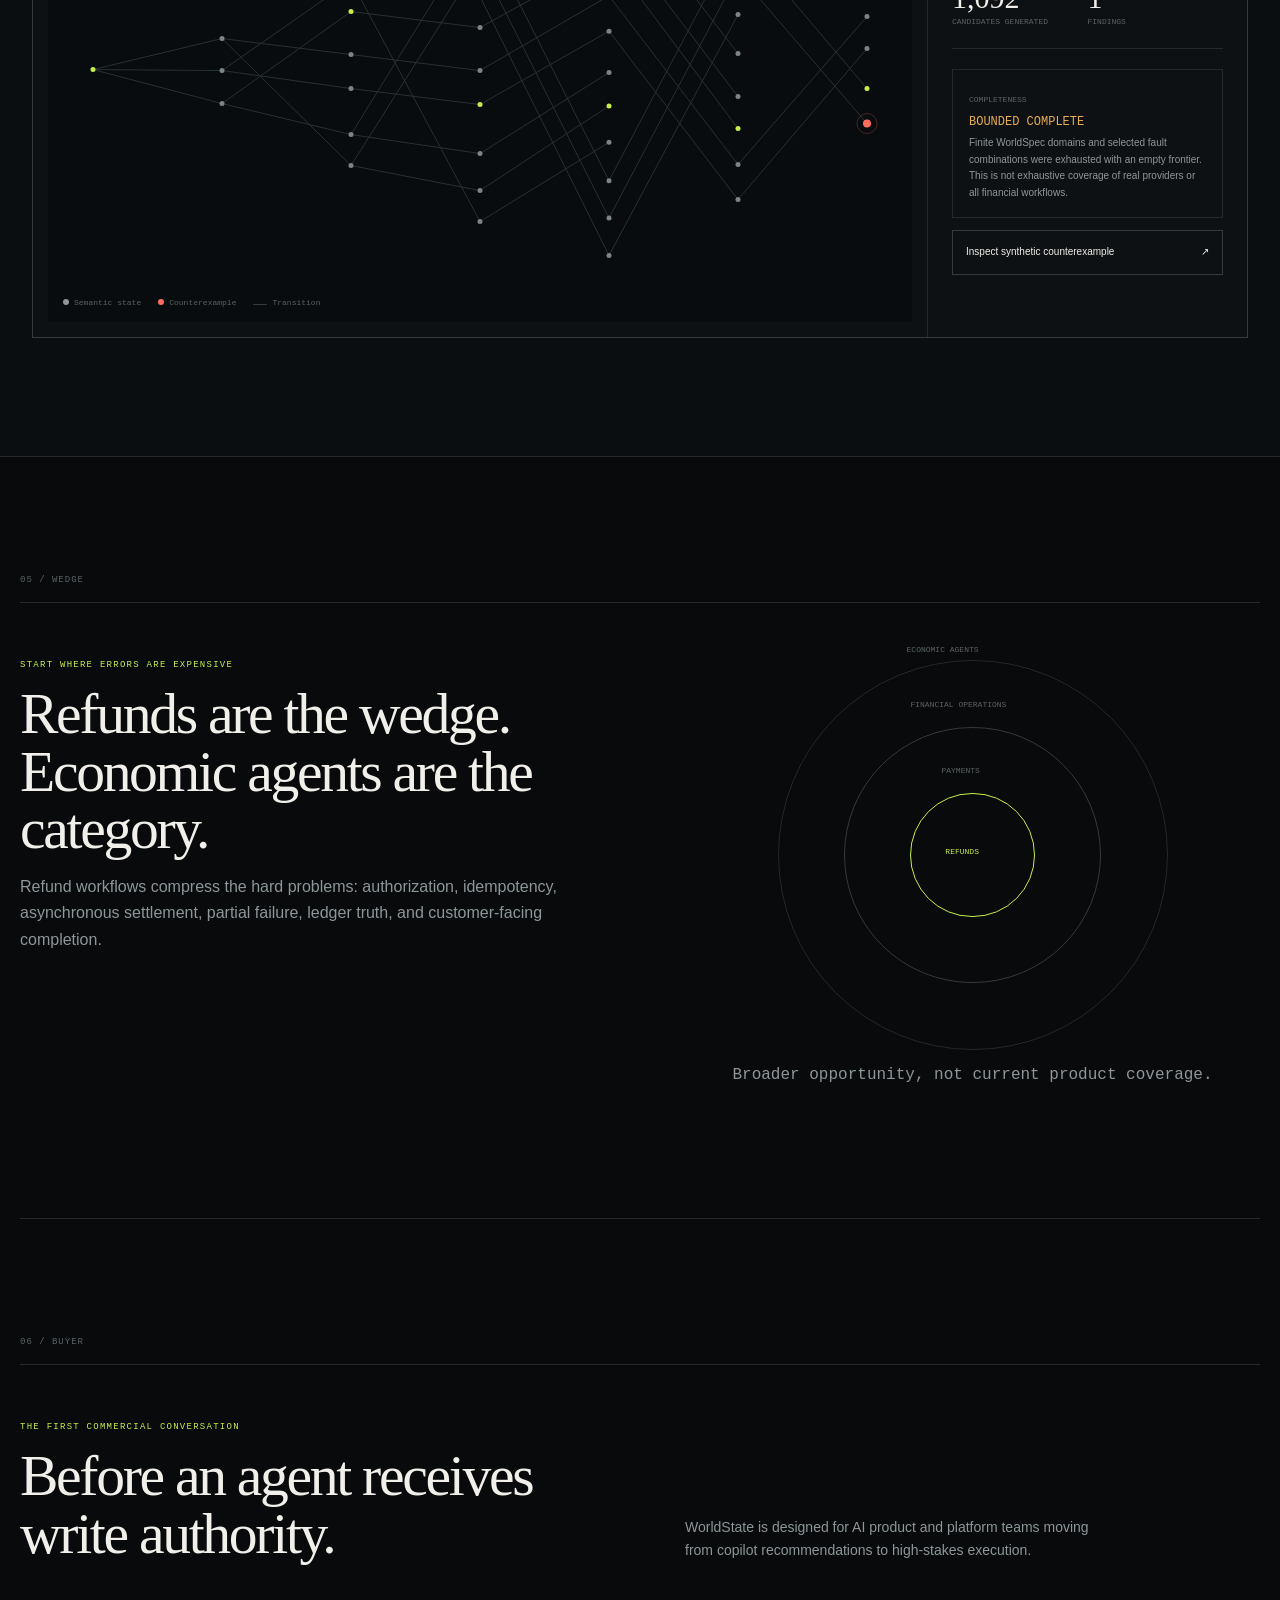
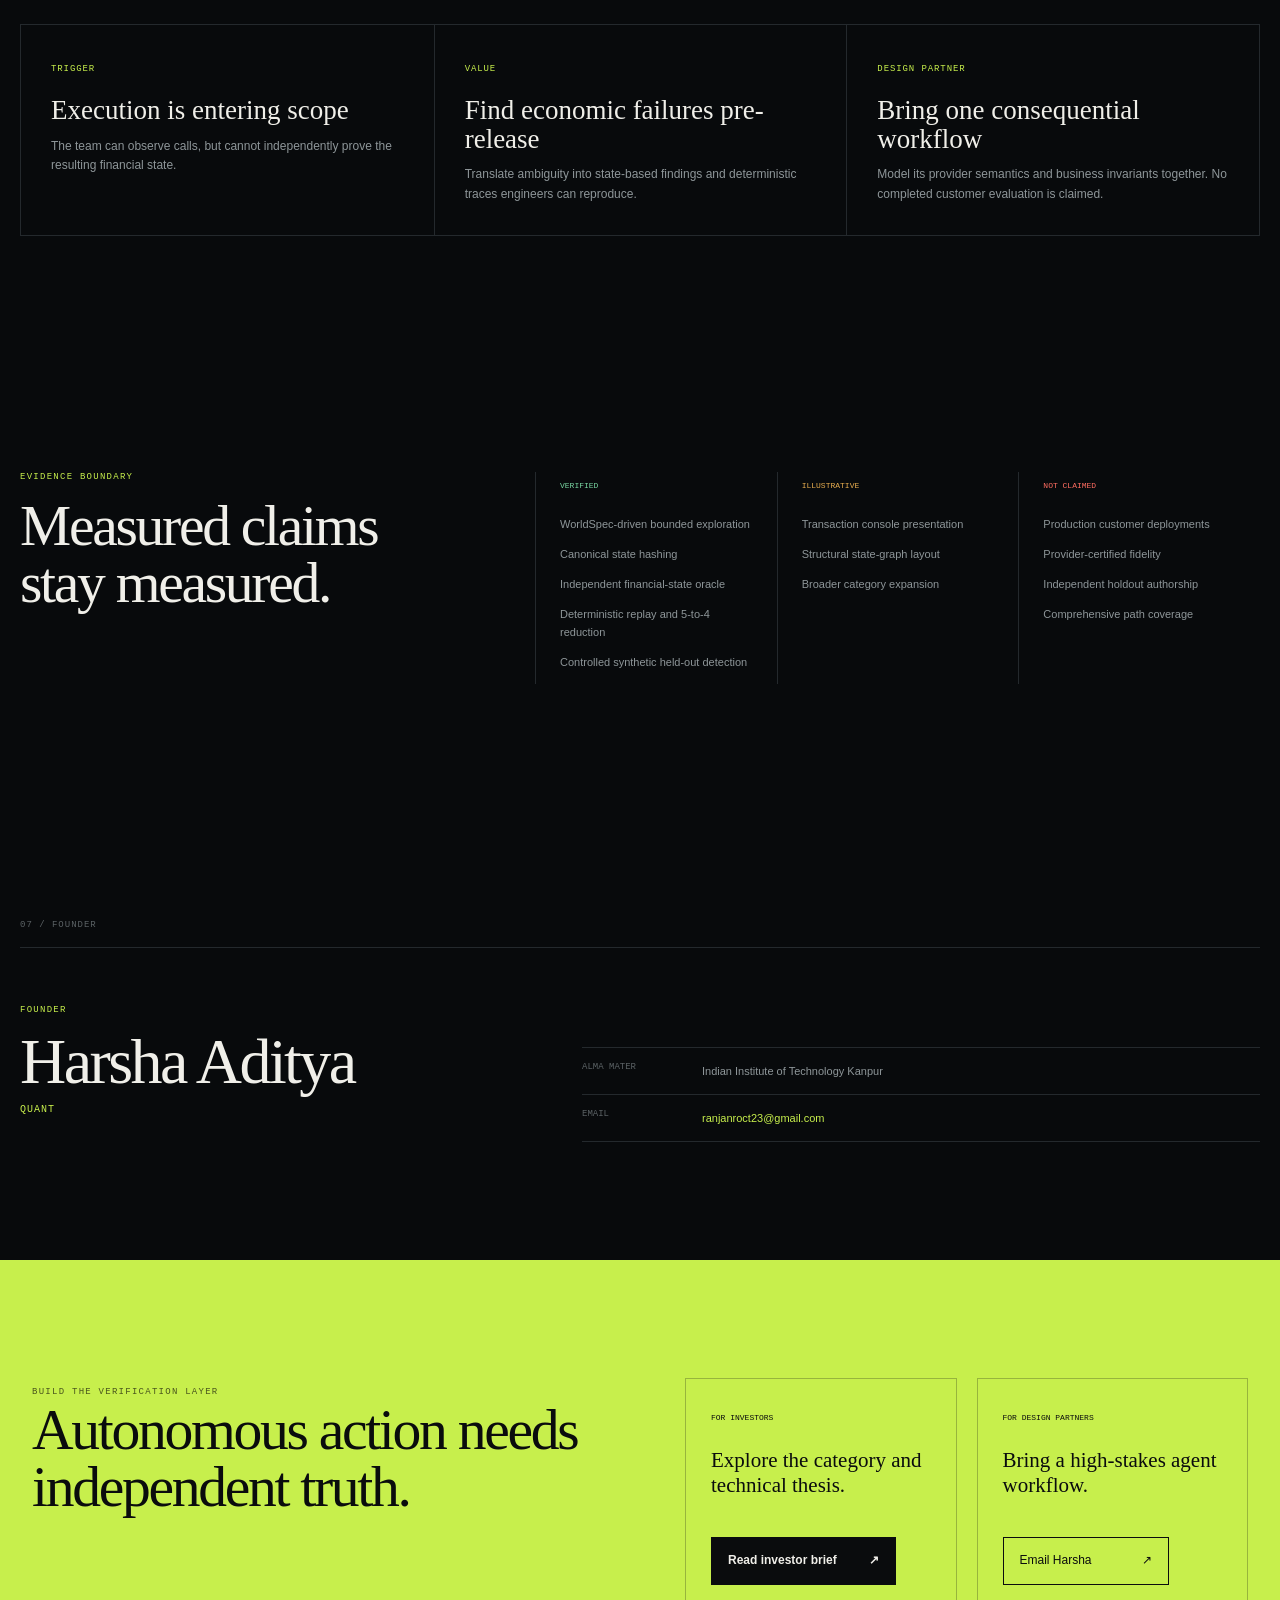
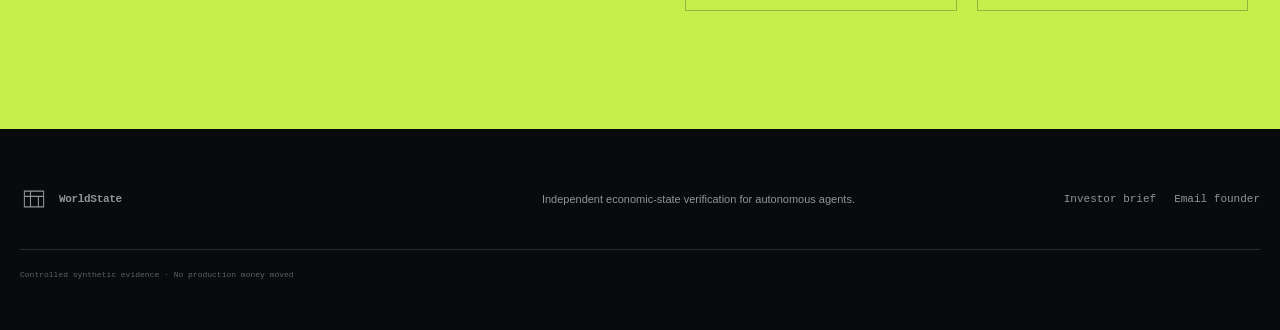
==== commit 9d2cef47: "changes" ====
--- a/index.html
+++ b/index.html
@@ -7,7 +7,7 @@
 <section class="hero" id="top"><div class="hero-kicker"><span>Independent verification layer</span><span>Explorer / v0.2</span></div><div class="hero-grid"><div class="hero-copy"><h1>The agent said success.<br><em>Did the world agree?</em></h1><p>WorldState independently verifies the economic outcomes of autonomous agent actions - beyond tool responses and traces.</p><div class="hero-actions"><a class="button primary" href="#evidence">Inspect the evidence</a><a class="button ghost" href="#system">See how it works <span>↘</span></a></div><dl class="hero-proof"><div><dt>Reachability</dt><dd>WorldSpec-driven</dd></div><div><dt>State</dt><dd>Canonical &amp; hashed</dd></div><div><dt>Failure</dt><dd>Replayable</dd></div></dl></div><div class="signature" aria-label="Simulated transaction showing a duplicate economic effect and invariant violation"><div class="signature-head"><span>SIMULATED EXAMPLE</span><span>ACTION / EFFECT / VERDICT</span></div><div class="trace-graph"><button class="trace-node active" data-step="0" aria-pressed="true"><span class="node-index">01</span><span><b>Agent tool</b><small>refund.create</small></span><strong class="ok">SUCCESS</strong></button><span class="connector"></span><button class="trace-node" data-step="1" aria-pressed="false"><span class="node-index">02</span><span><b>Economic state</b><small>authoritative effects</small></span><strong class="warning">2 × $20.00</strong></button><span class="connector violation"></span><button class="trace-node" data-step="2" aria-pressed="false"><span class="node-index">03</span><span><b>WorldState</b><small>FIN-IDEMPOTENCY-EFFECT</small></span><strong class="bad">VIOLATION</strong></button></div><div class="trace-detail" id="hero-trace-detail" aria-live="polite"><span>TOOL RESPONSE</span><code>{ status: "succeeded", refund_id: "ref_01" }</code><p>The API response describes one call. It does not prove the final economic outcome.</p></div><div class="signature-foot"><span><i class="green"></i> Agent claim</span><span><i class="amber"></i> Economic effect</span><span><i class="red"></i> Independent verdict</span></div></div></div></section>
 <section class="permission-band"><p>Agents are crossing a threshold.</p><div><span>Read data</span><i></i><span>Recommend action</span><i></i><span class="hot">Change financial state</span></div></section>
 <section class="narrative" id="system"><div class="section-number">01 / THESIS</div><div class="narrative-grid"><div><p class="eyebrow">The verification gap</p><h2>A successful call is not a correct outcome.</h2></div><div class="thesis-copy"><p>As agents gain permission to issue refunds, move balances, and reconcile ledgers, traces become necessary—but insufficient.</p><p>Retries can duplicate value. Webhooks can arrive out of order. A provider may succeed after the agent times out. Business state may disagree with economic state.</p></div></div><div class="gap-grid"><article><span>01</span><h3>Execution evidence</h3><p>What the agent attempted and what each tool returned.</p><small>Useful, not authoritative</small></article><article class="arrow-card" aria-hidden="true"><svg viewBox="0 0 140 80"><path d="M5 40h115m-18-18 18 18-18 18"/></svg><span>verification gap</span></article><article class="accent"><span>02</span><h3>Economic truth</h3><p>What settled, posted, duplicated, or remained unresolved.</p><small>The state that matters</small></article></div></section>
-<section class="signals-section" id="signals"><div class="section-number">FIELD SIGNALS / 2026</div><div class="signals-heading"><div><p class="eyebrow">The market is granting agents authority</p><h2>Execution is arriving faster than mature oversight.</h2></div><p>Payments networks, infrastructure providers, and enterprise researchers are converging on the same reality: agents are moving from recommending transactions to initiating them. WorldState focuses on the unresolved question after authorization - what economic state actually resulted?</p></div><div class="signal-stats"><article><span>MCKINSEY · AUG 2026</span><strong>40%</strong><p>of respondents at $1B+ companies report scaling AI agents.</p><a href="https://www.mckinsey.com/capabilities/quantumblack/our-insights/the-ai-operating-system-a-new-way-for-ceos-to-run-the-enterprise" target="_blank" rel="noreferrer">Read the report <b>↗</b></a></article><article><span>VISA · 2026 REPORT</span><strong>63%</strong><p>of surveyed merchants are exploring or implementing agentic payments.</p><a href="https://www.visaacceptance.com/content/dam/documents/campaign/fraud-report/2026_Global_eCommerce_PaymentsandFraudReport.pdf" target="_blank" rel="noreferrer">Open the report <b>↗</b></a></article><article><span>DELOITTE · APR 2026</span><strong>21%</strong><p>of surveyed enterprises report mature governance for agentic AI.</p><a href="https://www.deloitte.com/us/en/insights/topics/emerging-technologies/ai-agents-scaling-faster.html" target="_blank" rel="noreferrer">Read the analysis <b>↗</b></a></article></div><div class="signal-news"><span>THE SYSTEM IS MOVING</span><a href="https://www.visa.com/en-us/thought-leadership/innovation/first-live-pilot-for-ai-payments" target="_blank" rel="noreferrer"><small>VISA · OCT 2026</small><strong>First live pilot for trusted AI-agent payments between buyer and supplier</strong><b>↗</b></a><a href="https://stripe.com/blog/supporting-additional-payment-methods-for-agentic-commerce" target="_blank" rel="noreferrer"><small>STRIPE · MAR 2026</small><strong>Payment infrastructure expands support for agentic commerce</strong><b>↗</b></a><a href="https://www.mastercard.com/global/en/news-and-trends/Insights/2026/mastercard-agentic-commerce-trust-white-paper.html" target="_blank" rel="noreferrer"><small>MASTERCARD · SEP 2026</small><strong>A trust framework for recognizable, governable agent-led commerce</strong><b>↗</b></a></div><p class="signals-note">External reports describe market direction, not validation of WorldState. Survey populations and definitions differ; links open the original sources.</p></section>
+<section class="signals-section" id="signals"><div class="section-number">FIELD SIGNALS / 2026</div><div class="signals-heading"><div><p class="eyebrow">The market is granting agents authority</p><h2>Execution is arriving faster than mature oversight.</h2></div><p>Payments networks, infrastructure providers, and enterprise researchers are converging on the same reality: agents are moving from recommending transactions to initiating them. WorldState focuses on the unresolved question after authorization - what economic state actually resulted?</p></div><div class="signal-stats"><article><span>MCKINSEY · AUG 2026</span><strong>40%</strong><p>of respondents at $1B+ companies report scaling AI agents.</p><a href="https://www.mckinsey.com/capabilities/quantumblack/our-insights/the-state-of-ai" target="_blank" rel="noopener noreferrer">Read the report <b>↗</b></a></article><article><span>VISA · 2026 REPORT</span><strong>63%</strong><p>of surveyed merchants are exploring or implementing agentic payments.</p><a href="https://www.visaacceptance.com/content/dam/documents/campaign/fraud-report/2026_Global_eCommerce_PaymentsandFraudReport.pdf" target="_blank" rel="noopener noreferrer">Open the report <b>↗</b></a></article><article><span>DELOITTE · APR 2026</span><strong>21%</strong><p>of surveyed enterprises report mature governance for agentic AI.</p><a href="https://www.deloitte.com/us/en/insights/topics/emerging-technologies/ai-agents-scaling-faster.html" target="_blank" rel="noopener noreferrer">Read the analysis <b>↗</b></a></article></div><div class="signal-news"><span>THE SYSTEM IS MOVING</span><a href="https://usa.visa.com/about-visa/newsroom/press-releases.releaseId.22856.html" target="_blank" rel="noopener noreferrer"><small>VISA / BILL / BILLTRUST · OCT 20, 2026</small><strong>First live pilot for trusted AI-agent payments between buyer and supplier</strong><b>↗</b></a><a href="https://stripe.com/blog/supporting-additional-payment-methods-for-agentic-commerce" target="_blank" rel="noopener noreferrer"><small>STRIPE · MAR 2026</small><strong>Payment infrastructure expands support for agentic commerce</strong><b>↗</b></a><a href="https://www.mastercard.com/global/en/news-and-trends/Insights/2026/mastercard-agentic-commerce-trust-white-paper.html" target="_blank" rel="noopener noreferrer"><small>MASTERCARD · SEP 2026</small><strong>A trust framework for recognizable, governable agent-led commerce</strong><b>↗</b></a></div><p class="signals-note">External reports describe market direction, not validation of WorldState. Survey populations and definitions differ; links open the original sources.</p></section>
 <section class="system-section"><div class="section-number">02 / SYSTEM</div><div class="section-heading"><p class="eyebrow">One independent control plane</p><h2>Model the world. Stress the agent. Verify the consequence.</h2></div><ol class="system-flow"><li><span>01</span><div><h3>Model</h3><p>Provider contracts, idempotency semantics, settlement, and business policy.</p></div><code>WorldSpec</code></li><li><span>02</span><div><h3>Disturb</h3><p>Inject ambiguity, delayed delivery, duplicates, failures, and reordered events.</p></div><code>Fault schedule</code></li><li><span>03</span><div><h3>Execute</h3><p>Give the agent only the task and permitted tools—not the oracle.</p></div><code>Black-box boundary</code></li><li><span>04</span><div><h3>Verify</h3><p>Evaluate authoritative provider, application, ledger, and workflow state.</p></div><code>Invariant engine</code></li><li><span>05</span><div><h3>Replay</h3><p>Minimize the failing trace and reproduce it deterministically.</p></div><code>Counterexample</code></li></ol></section>
 <section class="integrity-section" id="evidence"><div class="section-number">03 / TRACE TO ECONOMIC TRUTH</div><div class="section-heading split"><div><p class="eyebrow">A synthetic failure, step by step</p><h2>Follow the money<br>as the story changes.</h2></div><p>This is a presentation view of a controlled synthetic replay, not a live provider connection or customer incident. Its sequence is simplified for explanation; the evidence panel links to the bounded benchmark summary.</p></div><div class="story-layout"><div class="story-chapters" aria-label="Synthetic refund failure timeline"><article class="story-chapter active" data-story-chapter="0"><span>01 / THE REQUEST</span><h3>One authorized refund.</h3><p>The controlled fixture authorizes a $10 refund.</p></article><article class="story-chapter" data-story-chapter="1"><span>02 / THE AMBIGUITY</span><h3>It times out after the effect.</h3><p>The response is unknown. The provider has already started the economic operation.</p></article><article class="story-chapter" data-story-chapter="2"><span>03 / THE RETRY</span><h3>The retained key is lost.</h3><p>The synthetic mutation evicts the idempotency result, so a retry can create a second refund.</p></article><article class="story-chapter" data-story-chapter="3"><span>04 / THE SETTLEMENT</span><h3>Two refunds settle.</h3><p>The authoritative state now contains two successful $10 effects against $10 authorization.</p></article><article class="story-chapter" data-story-chapter="4"><span>05 / THE VERDICT</span><h3>The invariant breaks.</h3><p>WorldState checks provider state, not the agent’s success report, and records the reproducible failure.</p></article></div><div class="story-console"><div class="integrity-console"><div class="console-sidebar"><div class="console-label">CONTROLLED SYNTHETIC</div><h3>Retained-key cache defect</h3><p>Authorized amount: <b>$10.00</b></p><ol id="case-steps"><li><button data-case-step="0" class="active" aria-pressed="true"><span>00:00</span>Request refund</button></li><li><button data-case-step="1" aria-pressed="false"><span>00:00</span>Timeout after effect</button></li><li><button data-case-step="2" aria-pressed="false"><span>00:01</span>Retry same key</button></li><li><button data-case-step="3" aria-pressed="false"><span>00:08</span>Settle operations</button></li><li><button data-case-step="4" aria-pressed="false"><span>00:08</span>Verify state</button></li></ol><button class="replay-button" id="replay-button">▶ Replay synthetic presentation</button></div><div class="console-main"><div class="console-top"><span id="case-step-label">STEP 01 / AGENT ACTION</span><span>CURATED / VIRTUAL ORDER</span></div><div id="case-view" class="case-view" aria-live="polite"></div><div class="state-ledger"><div><small>AUTHORIZED</small><strong>$10.00</strong></div><div><small>AGENT CLAIM</small><strong id="claim-value">PENDING</strong></div><div><small>ECONOMIC EFFECT</small><strong id="effect-value">$0.00</strong></div><div><small>INVARIANT</small><strong id="invariant-value" class="pending">PENDING</strong></div></div></div></div><div class="story-proof"><span>SIMULATED / EXPLORER V0.2</span><b>Not a customer incident; not production validation.</b><a href="#exploration">Inspect measured exploration results ↗</a></div></div></div></section>
 <section class="exploration-section" id="exploration"><div class="section-number">04 / BOUNDED EXPLORATION</div><div class="section-heading split"><div><p class="eyebrow">Implemented / controlled synthetic</p><h2>Search reachable states.<br>Keep the bounds honest.</h2></div><p>Explorer v0.2 derives commands and successors from explicit WorldSpec domains and transition rules. The local run below is complete only within its selected finite bounds - never a claim about all provider behavior.</p></div><div class="benchmark-strip"><article class="complete"><span>SMALL / COMPLETE</span><strong>531</strong><p>states · 1,092 candidates · frontier 0</p></article><article><span>MEDIUM / CAPPED</span><strong>2,500</strong><p>states · 16,155 candidates · frontier 10,796</p></article><article><span>HELD-OUT / CAPPED</span><strong>2,000</strong><p>states · 4,928 candidates · frontier 1,577</p></article></div><div class="explorer-panel"><div class="explorer-canvas"><canvas id="state-canvas" width="900" height="520" aria-label="Illustrative state exploration graph based on measured coverage"></canvas><div class="canvas-key"><span><i></i>Semantic state</span><span><i class="fail"></i>Counterexample</span><span><i class="edge"></i>Transition</span></div><span class="canvas-label">STRUCTURAL VIEW · NOT ONE DOT PER STATE</span></div><aside class="explorer-stats"><div class="evidence-state"><i></i><span id="load-status">Loading v0.2 evidence…</span></div><dl><div><dt id="states-visited">—</dt><dd>Semantic states visited</dd></div><div><dt id="transitions-covered">—</dt><dd>Transitions exercised</dd></div><div><dt id="pairs-covered">—</dt><dd>Candidates generated</dd></div><div><dt id="failures-found">—</dt><dd>Findings</dd></div></dl><div class="bound-box"><span>COMPLETENESS</span><strong id="bounded-complete">NOT CLAIMED</strong><p id="bounded-reason">Waiting for evidence.</p></div><button id="counterexample-button" class="counterexample-button">Inspect synthetic counterexample <span>↗</span></button></aside></div><dialog id="counterexample-dialog"><button class="dialog-close" aria-label="Close counterexample">×</button><span class="eyebrow">Measured synthetic counterexample</span><h3 id="counterexample-title"></h3><p id="counterexample-meta"></p><ol id="counterexample-trace"></ol></dialog></section>
--- a/final/final.css
+++ b/final/final.css
@@ -0,0 +1,5 @@
+:root{--bg:#080a0c;--panel:#0e1114;--panel2:#12161a;--ink:#f0efe9;--muted:#8e9699;--faint:#5b6265;--line:#24292d;--line2:#343b3f;--lime:#c7ef4c;--green:#78d5a1;--amber:#e7ad4f;--red:#ff6d61;--page:1240px;--sans:Manrope,Arial,sans-serif;--serif:Newsreader,Georgia,serif;--mono:"DM Mono",monospace}*{box-sizing:border-box}html{scroll-behavior:smooth;background:var(--bg)}body{margin:0;background:var(--bg);color:var(--ink);font:14px/1.65 var(--sans);overflow-x:hidden}button,a{font:inherit}a{color:inherit}.skip{position:fixed;top:-60px;left:20px;z-index:99;background:var(--lime);color:#080a0c;padding:10px 14px}.skip:focus{top:20px}.nav-shell{position:relative;z-index:10;max-width:var(--page);height:76px;margin:auto;display:flex;align-items:center;border-bottom:1px solid var(--line)}.brand{display:flex;align-items:center;gap:11px;font-weight:600;text-decoration:none;letter-spacing:-.03em}.brand svg{width:28px;height:28px;fill:none;stroke:currentColor;stroke-width:1.2}.nav-shell nav{display:flex;gap:30px;margin-left:80px}.nav-shell nav a,.nav-cta,footer a{color:var(--muted);font:11px var(--mono);text-decoration:none}.nav-shell nav a:hover,.nav-shell nav a:focus-visible,footer a:hover{color:var(--ink)}.nav-actions{margin-left:auto;display:flex;align-items:center;gap:24px}.status{color:var(--faint);font:10px var(--mono);letter-spacing:.06em}.status i,.evidence-state i{display:inline-block;width:6px;height:6px;margin-right:8px;border-radius:50%;background:var(--green);box-shadow:0 0 12px rgba(120,213,161,.55)}.nav-cta{padding:9px 13px;border:1px solid var(--line2);color:var(--ink)}.hero{max-width:var(--page);margin:auto;padding:54px 0 110px}.hero-kicker,.signature-head,.console-top{display:flex;justify-content:space-between;color:var(--faint);font:9px var(--mono);letter-spacing:.12em}.hero-grid{display:grid;grid-template-columns:.98fr 1.02fr;gap:84px;align-items:center;margin-top:84px}.hero-copy h1{margin:0;font:400 clamp(58px,6vw,88px)/.94 var(--serif);letter-spacing:-.055em}.hero-copy h1 em{color:var(--lime);font-weight:400}.hero-copy>p{max-width:540px;margin:31px 0 0;color:#b3b8b8;font-size:18px;line-height:1.55}.hero-actions{display:flex;gap:12px;margin-top:38px}.button{display:inline-flex;align-items:center;justify-content:space-between;gap:32px;min-width:166px;padding:13px 16px;border:1px solid var(--line2);text-decoration:none;font-size:12px;transition:transform .2s,border-color .2s,background .2s}.button:hover{transform:translateY(-2px)}.button.primary{background:var(--lime);border-color:var(--lime);color:#0a0c0d;font-weight:600}.button.ghost:hover{border-color:var(--lime)}.hero-proof{display:flex;margin:57px 0 0;padding-top:19px;border-top:1px solid var(--line)}.hero-proof div{width:33.333%}.hero-proof dt{color:var(--faint);font:9px var(--mono);text-transform:uppercase}.hero-proof dd{margin:5px 0 0;font-size:11px}.signature{background:var(--panel);border:1px solid var(--line2);box-shadow:0 32px 90px rgba(0,0,0,.3)}.signature-head{padding:15px 17px;border-bottom:1px solid var(--line)}.signature-head span:first-child{color:var(--amber)}.trace-graph{padding:24px 24px 18px}.trace-node{width:100%;display:grid;grid-template-columns:34px 1fr auto;align-items:center;gap:12px;padding:12px;border:1px solid transparent;background:none;color:var(--muted);text-align:left;cursor:pointer;transition:border-color .2s,background .2s}.trace-node:hover,.trace-node.active{border-color:var(--line2);background:var(--panel2);color:var(--ink)}.node-index{font:9px var(--mono);color:var(--faint)}.trace-node b{display:block;font-size:12px}.trace-node small{font:9px var(--mono);color:var(--faint)}.trace-node strong{font:9px var(--mono);font-weight:500}.ok{color:var(--green)}.warning{color:var(--amber)}.bad{color:var(--red)}.connector{display:block;height:18px;margin-left:40px;border-left:1px solid var(--line2)}.connector.violation{border-color:var(--red)}.trace-detail{min-height:128px;padding:19px 24px;background:#0a0d0f;border-block:1px solid var(--line)}.trace-detail>span,.console-label{color:var(--faint);font:9px var(--mono);letter-spacing:.1em}.trace-detail code{display:block;margin:9px 0;color:var(--green);font:11px var(--mono)}.trace-detail p{margin:0;color:var(--muted);font-size:11px}.signature-foot{display:flex;gap:20px;padding:12px 17px;color:var(--faint);font:8px var(--mono)}.signature-foot i{display:inline-block;width:5px;height:5px;margin-right:5px;border-radius:50%}.green{background:var(--green)}.amber{background:var(--amber)}.red{background:var(--red)}.permission-band{max-width:none;padding:26px max(calc((100vw - var(--page))/2),32px);display:flex;justify-content:space-between;border-block:1px solid var(--line);background:#0b0e10}.permission-band p{margin:0;font:18px var(--serif)}.permission-band div{display:flex;align-items:center;gap:21px;color:var(--faint);font:9px var(--mono);letter-spacing:.08em}.permission-band i{width:42px;border-top:1px solid var(--line2)}.permission-band .hot{color:var(--lime)}.narrative,.system-section,.integrity-section,.exploration-section,.wedge-section,.evidence-boundary,.cta-section{max-width:var(--page);margin:auto;padding:118px 0}.section-number{padding-bottom:17px;border-bottom:1px solid var(--line);color:var(--faint);font:9px var(--mono);letter-spacing:.11em}.eyebrow{margin:0 0 15px;color:var(--lime);font:9px var(--mono);letter-spacing:.14em;text-transform:uppercase}.narrative-grid,.section-heading.split,.wedge-grid{display:grid;grid-template-columns:1fr 1fr;gap:90px;margin-top:57px}.narrative h2,.section-heading h2,.wedge-grid h2,.evidence-boundary h2,.cta-section h2{margin:0;font:400 clamp(43px,4.5vw,64px)/1 var(--serif);letter-spacing:-.04em}.thesis-copy{max-width:500px;color:#b2b7b8;font-size:16px}.thesis-copy p{margin:0 0 22px}.gap-grid{display:grid;grid-template-columns:1fr .7fr 1fr;margin-top:76px}.gap-grid article{min-height:230px;padding:28px;border:1px solid var(--line)}.gap-grid article>span{color:var(--faint);font:9px var(--mono)}.gap-grid h3{margin:55px 0 8px;font:27px var(--serif)}.gap-grid p{max-width:300px;margin:0;color:var(--muted)}.gap-grid small{display:block;margin-top:24px;color:var(--faint);font:9px var(--mono);text-transform:uppercase}.gap-grid .arrow-card{display:grid;place-items:center;border-inline:0}.arrow-card svg{width:110px;fill:none;stroke:var(--line2)}.arrow-card span{margin-top:-45px}.gap-grid .accent{border-color:rgba(199,239,76,.35);background:rgba(199,239,76,.025)}.gap-grid .accent small{color:var(--lime)}.system-section{max-width:none;padding-inline:max(calc((100vw - var(--page))/2),32px);background:#0b0e10;border-block:1px solid var(--line)}.section-heading{max-width:820px;margin-top:57px}.section-heading.split{max-width:none;align-items:end}.section-heading.split>p{max-width:430px;margin:0;color:var(--muted)}.system-flow{list-style:none;margin:74px 0 0;padding:0;border-top:1px solid var(--line)}.system-flow li{display:grid;grid-template-columns:70px 1fr 180px;gap:30px;align-items:center;padding:26px 0;border-bottom:1px solid var(--line)}.system-flow li>span{color:var(--faint);font:10px var(--mono)}.system-flow h3{display:inline;margin:0 28px 0 0;font:22px var(--serif)}.system-flow p{display:inline;color:var(--muted)}.system-flow code{justify-self:end;color:var(--lime);font:9px var(--mono)}.integrity-console{display:grid;grid-template-columns:300px 1fr;margin-top:70px;border:1px solid var(--line2);background:var(--panel)}.console-sidebar{padding:25px;border-right:1px solid var(--line)}.console-sidebar h3{margin:14px 0 4px;font:25px var(--serif)}.console-sidebar>p{margin:0;color:var(--muted);font-size:11px}.console-sidebar ol{list-style:none;margin:28px 0;padding:0}.console-sidebar button{width:100%;padding:11px 0;border:0;border-top:1px solid var(--line);background:none;color:var(--muted);text-align:left;cursor:pointer;font-size:11px}.console-sidebar li:last-child button{border-bottom:1px solid var(--line)}.console-sidebar button span{display:inline-block;width:52px;color:var(--faint);font:9px var(--mono)}.console-sidebar button.active{color:var(--lime)}.console-sidebar .replay-button{padding:11px;border:1px solid var(--line2);text-align:center;color:var(--ink)}.console-main{min-width:0}.console-top{padding:15px 20px;border-bottom:1px solid var(--line)}.case-view{min-height:330px;padding:40px;display:grid;place-items:center}.event-card{width:min(520px,100%);padding:25px;border:1px solid var(--line2);background:#0a0d0f}.event-card span{color:var(--faint);font:9px var(--mono)}.event-card h3{margin:13px 0 8px;font:28px var(--serif)}.event-card p{margin:0;color:var(--muted)}.event-card code{display:block;margin-top:18px;padding:13px;background:#080a0c;color:var(--green);font:11px var(--mono);white-space:pre-wrap}.event-card.danger{border-color:rgba(255,109,97,.5)}.event-card.danger code{color:var(--red)}.state-ledger{display:grid;grid-template-columns:repeat(4,1fr);border-top:1px solid var(--line)}.state-ledger div{padding:17px 20px}.state-ledger div+div{border-left:1px solid var(--line)}.state-ledger small{display:block;color:var(--faint);font:8px var(--mono)}.state-ledger strong{display:block;margin-top:5px;font:18px var(--serif)}.state-ledger .pending{color:var(--amber)}.state-ledger .violation{color:var(--red)}.exploration-section{max-width:none;padding-inline:max(calc((100vw - var(--page))/2),32px);background:#0b0e10;border-block:1px solid var(--line)}.explorer-panel{display:grid;grid-template-columns:1fr 320px;margin-top:70px;border:1px solid var(--line2);background:var(--panel)}.explorer-canvas{position:relative;min-width:0;padding:15px}#state-canvas{display:block;width:100%;height:auto;background:#090c0e}.canvas-key{position:absolute;left:30px;bottom:30px;display:flex;gap:17px;color:var(--faint);font:8px var(--mono)}.canvas-key i{display:inline-block;width:6px;height:6px;margin-right:5px;border-radius:50%;background:var(--muted)}.canvas-key .fail{background:var(--red)}.canvas-key .edge{height:1px;width:14px;border-radius:0;background:var(--line2)}.canvas-label{position:absolute;top:30px;right:30px;color:var(--faint);font:8px var(--mono)}.explorer-stats{padding:24px;border-left:1px solid var(--line)}.evidence-state{padding-bottom:18px;border-bottom:1px solid var(--line);color:var(--muted);font:9px var(--mono)}.explorer-stats dl{display:grid;grid-template-columns:1fr 1fr}.explorer-stats dl div{padding:20px 10px 20px 0;border-bottom:1px solid var(--line)}.explorer-stats dt{font:30px var(--serif)}.explorer-stats dd{margin:2px 0;color:var(--faint);font:8px var(--mono);text-transform:uppercase}.bound-box{margin-top:20px;padding:16px;border:1px solid var(--line)}.bound-box span{color:var(--faint);font:8px var(--mono)}.bound-box strong{display:block;margin:6px 0;color:var(--amber);font:12px var(--mono)}.bound-box p{margin:0;color:var(--muted);font-size:10px}.counterexample-button{width:100%;margin-top:12px;padding:13px;border:1px solid var(--line2);background:none;color:var(--ink);cursor:pointer;text-align:left;font-size:10px}.counterexample-button span{float:right}dialog{width:min(680px,calc(100% - 32px));padding:32px;border:1px solid var(--line2);background:var(--panel);color:var(--ink)}dialog::backdrop{background:rgba(0,0,0,.75)}dialog h3{font:30px var(--serif);margin:8px 0}dialog>p{color:var(--muted)}dialog ol{padding:0;list-style:none}dialog li{padding:10px 0;border-top:1px solid var(--line);font:10px var(--mono)}.dialog-close{position:absolute;right:15px;top:10px;border:0;background:none;color:var(--muted);font-size:25px;cursor:pointer}.wedge-grid>div>p:last-child{max-width:560px;color:var(--muted);font-size:16px}.opportunity{display:grid;place-items:center}.ring{width:390px;height:390px;position:relative;border:1px solid var(--line);border-radius:50%}.ring:before,.ring:after{content:"";position:absolute;inset:17%;border:1px solid var(--line2);border-radius:50%}.ring:after{inset:34%;border-color:var(--lime)}.ring span{position:absolute;color:var(--faint);font:8px var(--mono)}.ring span:nth-child(1){left:43%;top:48%;color:var(--lime)}.ring span:nth-child(2){left:42%;top:27%}.ring span:nth-child(3){left:34%;top:10%}.ring span:nth-child(4){left:33%;top:-4%}.opportunity>p{color:var(--faint);font:9px var(--mono)}.evidence-boundary{display:grid;grid-template-columns:.75fr 1.25fr;gap:80px}.boundary-grid{display:grid;grid-template-columns:repeat(3,1fr)}.boundary-grid article{padding:0 24px;border-left:1px solid var(--line)}.boundary-grid article>span{font:8px var(--mono)}.verified{color:var(--green)}.illustrative{color:var(--amber)}.planned{color:var(--red)}.boundary-grid ul{margin:20px 0 0;padding:0;list-style:none;color:var(--muted);font-size:11px}.boundary-grid li{margin-bottom:12px}.cta-section{max-width:none;padding-inline:max(calc((100vw - var(--page))/2),32px);background:var(--lime);color:#0a0c0d;display:grid;grid-template-columns:1fr 1fr;gap:90px}.cta-section .eyebrow{color:#49551d}.cta-columns{display:grid;grid-template-columns:1fr 1fr;gap:20px}.cta-columns article{padding:25px;border:1px solid rgba(8,10,12,.25)}.cta-columns article>span{font:8px var(--mono)}.cta-columns h3{min-height:68px;font:21px var(--serif)}.cta-section .button.primary{background:#0a0c0d;color:var(--ink);border-color:#0a0c0d}.cta-section .button.ghost{border-color:#0a0c0d}footer{max-width:var(--page);margin:auto;padding:50px 0;display:grid;grid-template-columns:1fr 1fr auto;align-items:center;gap:30px}footer p{color:var(--muted);font-size:11px}footer>div{display:flex;gap:18px}footer small{grid-column:1/-1;padding-top:20px;border-top:1px solid var(--line);color:var(--faint);font:8px var(--mono)}.brief{max-width:920px;margin:auto;padding:60px 24px 100px}.brief>.eyebrow{margin-top:100px}.brief h1{max-width:800px;font:70px/.95 var(--serif);letter-spacing:-.05em}.brief-lead{max-width:640px;color:var(--muted);font-size:19px}.brief section{margin-top:80px;padding-top:20px;border-top:1px solid var(--line)}.brief section>span{color:var(--lime);font:9px var(--mono)}.brief section h2{font:38px/1.1 var(--serif)}.brief section p{max-width:650px;color:var(--muted)}.brief-actions{display:flex;gap:12px;margin-top:70px}
+@media(max-width:900px){.nav-shell,.hero,.narrative,.integrity-section,.wedge-section,.evidence-boundary,footer{margin-inline:24px}.nav-shell nav,.status{display:none}.hero-grid,.narrative-grid,.section-heading.split,.wedge-grid,.evidence-boundary,.cta-section{grid-template-columns:1fr}.hero-grid{gap:70px}.gap-grid{grid-template-columns:1fr}.arrow-card{display:none!important}.system-flow li{grid-template-columns:45px 1fr}.system-flow code{display:none}.integrity-console,.explorer-panel{grid-template-columns:1fr}.console-sidebar,.explorer-stats{border:0;border-bottom:1px solid var(--line)}.console-sidebar ol{display:grid;grid-template-columns:repeat(5,1fr)}.console-sidebar button span{display:block}.state-ledger{grid-template-columns:1fr 1fr}.boundary-grid{grid-template-columns:1fr}.boundary-grid article{padding:20px 0;border-left:0;border-top:1px solid var(--line)}.cta-columns{grid-template-columns:1fr 1fr}}
+@media(max-width:600px){.nav-shell,.hero,.narrative,.integrity-section,.wedge-section,.evidence-boundary,footer{margin-inline:18px}.nav-shell{height:64px}.nav-cta{font-size:9px}.hero{padding:35px 0 80px}.hero-kicker span:last-child{display:none}.hero-grid{margin-top:55px}.hero-copy h1{font-size:51px}.hero-copy>p{font-size:16px}.hero-actions{flex-direction:column}.button{width:100%}.hero-proof{flex-wrap:wrap}.hero-proof div{width:50%;margin-bottom:16px}.trace-graph{padding:14px}.trace-node{grid-template-columns:28px 1fr}.trace-node strong{grid-column:2}.permission-band{padding-inline:18px;display:block}.permission-band div{margin-top:14px;gap:8px}.permission-band i{width:15px}.narrative,.system-section,.integrity-section,.exploration-section,.wedge-section,.evidence-boundary,.cta-section{padding-top:80px;padding-bottom:80px}.narrative-grid,.section-heading.split,.wedge-grid{gap:30px;margin-top:40px}.narrative h2,.section-heading h2,.wedge-grid h2,.evidence-boundary h2,.cta-section h2{font-size:42px}.system-flow li{grid-template-columns:30px 1fr;align-items:start}.system-flow h3,.system-flow p{display:block}.console-sidebar ol{grid-template-columns:1fr}.console-sidebar button span{display:inline-block}.case-view{padding:18px;min-height:300px}.state-ledger{grid-template-columns:1fr 1fr}.state-ledger div:nth-child(odd){border-left:0}.explorer-canvas{padding:6px}.canvas-key{left:15px;bottom:14px}.canvas-label{display:none}.ring{width:280px;height:280px}.cta-columns{grid-template-columns:1fr}.cta-columns h3{min-height:0}footer{grid-template-columns:1fr}footer small{grid-column:1}.brief h1{font-size:48px}}
+@media(prefers-reduced-motion:reduce){html{scroll-behavior:auto}*,*:before,*:after{animation-duration:.01ms!important;animation-iteration-count:1!important;transition-duration:.01ms!important}}
+.founder-section{max-width:var(--page);margin:auto;padding:118px 0}.founder-grid{display:grid;grid-template-columns:.8fr 1.2fr;gap:110px;margin-top:57px}.founder-grid h2{margin:0;font:400 clamp(48px,5vw,70px)/1 var(--serif);letter-spacing:-.04em}.founder-role{color:var(--lime);font:10px var(--mono);letter-spacing:.1em;text-transform:uppercase}.founder-bio>p{max-width:620px;margin:0 0 20px;color:#b2b7b8;font-size:16px}.founder-bio dl{margin:42px 0 0;border-top:1px solid var(--line)}.founder-bio dl div{display:grid;grid-template-columns:120px 1fr;padding:14px 0;border-bottom:1px solid var(--line)}.founder-bio dt{color:var(--faint);font:9px var(--mono);text-transform:uppercase}.founder-bio dd{margin:0;color:var(--muted);font-size:11px}.founder-bio a{color:var(--lime);text-decoration:none}.founder-bio a:hover{text-decoration:underline}@media(max-width:900px){.founder-section{margin-inline:24px}.founder-grid{grid-template-columns:1fr;gap:35px}}@media(max-width:600px){.founder-section{margin-inline:18px;padding:80px 0}.founder-grid{margin-top:40px}.founder-bio dl div{grid-template-columns:90px 1fr}}
--- a/final/final-v02.css
+++ b/final/final-v02.css
@@ -0,0 +1,88 @@
+/* Selective refinements layered over the retained v0.1 visual system. */
+.nav-shell{position:sticky;top:0;background:rgba(8,10,12,.94);backdrop-filter:blur(12px)}
+.buyer-section{max-width:var(--page);margin:auto;padding:118px 0;border-top:1px solid var(--line)}
+.benchmark-strip{display:grid;grid-template-columns:repeat(3,1fr);gap:12px;margin-top:52px}
+.benchmark-strip article{padding:21px;border-top:2px solid var(--amber);background:var(--panel)}
+.benchmark-strip article.complete{border-color:var(--green)}
+.benchmark-strip span{color:var(--faint);font:9px var(--mono);letter-spacing:.09em}
+.benchmark-strip strong{display:block;margin-top:8px;font:34px var(--serif)}
+.benchmark-strip p{margin:3px 0 0;color:var(--muted);font-size:10px}
+.buyer-grid{display:grid;grid-template-columns:repeat(3,1fr);margin-top:62px;border:1px solid var(--line)}
+.buyer-grid article{padding:30px;border-left:1px solid var(--line)}
+.buyer-grid article:first-child{border-left:0}
+.buyer-grid span{color:var(--lime);font:9px var(--mono);letter-spacing:.1em}
+.buyer-grid h3{margin:18px 0 12px;font:27px/1.05 var(--serif)}
+.buyer-grid p{margin:0;color:var(--muted);font-size:12px}
+.signals-section{max-width:none;padding:118px max(calc((100vw - var(--page))/2),32px);background:#d8e95b;color:#0a0c0d;border-block:1px solid rgba(8,10,12,.28)}
+.signals-section .section-number{color:#596020;border-color:rgba(8,10,12,.25)}
+.signals-section .eyebrow{color:#596020}
+.signals-heading{display:grid;grid-template-columns:1.08fr .92fr;gap:80px;align-items:end;margin-top:55px}
+.signals-heading h2{margin:0;font:clamp(48px,5.2vw,76px)/.96 var(--serif);letter-spacing:-.045em}
+.signals-heading>p{max-width:620px;margin:0 0 5px;color:#333719;font-size:16px;line-height:1.7}
+.signal-stats{display:grid;grid-template-columns:repeat(3,1fr);margin-top:68px;border:1px solid rgba(8,10,12,.35)}
+.signal-stats article{min-height:300px;padding:28px;display:flex;flex-direction:column;border-left:1px solid rgba(8,10,12,.28)}
+.signal-stats article:first-child{border-left:0}
+.signal-stats span,.signal-news>span{font:9px var(--mono);letter-spacing:.11em;color:#596020}
+.signal-stats strong{margin-top:24px;font:76px/.9 var(--serif);letter-spacing:-.05em}
+.signal-stats p{max-width:300px;margin:16px 0 25px;color:#2c3115;font-size:14px}
+.signal-stats a{margin-top:auto;color:#0a0c0d;font:10px var(--mono);text-decoration:none;text-transform:uppercase}
+.signal-stats a b{float:right}
+.signal-news{display:grid;grid-template-columns:180px repeat(3,1fr);border:1px solid rgba(8,10,12,.35);border-top:0}
+.signal-news>span{padding:25px}
+.signal-news a{position:relative;min-height:126px;padding:24px 45px 24px 24px;border-left:1px solid rgba(8,10,12,.28);color:#0a0c0d;text-decoration:none}
+.signal-news small{display:block;margin-bottom:12px;color:#596020;font:8px var(--mono)}
+.signal-news strong{font:17px/1.25 var(--serif);font-weight:400}
+.signal-news a>b{position:absolute;right:22px;top:22px}
+.signal-news a:hover,.signal-news a:focus-visible{background:rgba(255,255,255,.25)}
+.signals-note{margin:15px 0 0;color:#596020;font:9px var(--mono)}
+.story-layout{display:grid;grid-template-columns:.78fr 1.22fr;gap:56px;align-items:start;margin-top:58px}
+.story-chapters{position:relative}
+.story-chapter{min-height:64vh;padding:48px 18px 48px 28px;border-left:1px solid var(--line2);display:flex;flex-direction:column;justify-content:center;opacity:.48;transition:opacity .45s ease,border-color .45s ease}
+.story-chapter.active{opacity:1;border-left:2px solid var(--lime)}
+.story-chapter>span{color:var(--lime);font:9px var(--mono);letter-spacing:.11em}
+.story-chapter h3{max-width:380px;margin:20px 0 12px;font:clamp(29px,3vw,43px)/1.04 var(--serif);letter-spacing:-.035em}
+.story-chapter p{max-width:370px;margin:0;color:var(--muted);font-size:14px;line-height:1.7}
+.story-console{position:sticky;top:100px;padding-bottom:28px}
+.story-console .integrity-console{grid-template-columns:245px 1fr;margin-top:0}
+.story-console .console-top{position:relative}
+.story-console .console-top::after{position:absolute;bottom:0;left:0;width:var(--trace-progress,0%);height:2px;background:var(--lime);content:"";transition:width .5s cubic-bezier(.2,.8,.2,1)}
+.story-console .console-sidebar{padding:19px}
+.story-console .console-sidebar ol{margin:17px 0}
+.story-console .console-sidebar button{padding:8px 0;font-size:10px}
+.story-console .console-sidebar button span{width:45px;font-size:8px}
+.story-console .case-view{min-height:295px;padding:23px}
+.story-console .event-card{padding:20px}
+.story-console .event-card h3{font-size:24px}
+.story-console .event-card{animation:case-reveal .42s cubic-bezier(.2,.8,.2,1) both}
+.story-console .state-ledger div{padding:13px 14px}
+.story-console .state-ledger strong{font-size:16px}
+.story-proof{display:flex;align-items:center;gap:14px;padding:13px 16px;border:1px solid var(--line);border-top:0;color:var(--faint);font:8px var(--mono)}
+.story-proof>span{color:var(--amber)}
+.story-proof b{font-weight:400}
+.story-proof a{margin-left:auto;color:var(--lime);text-decoration:none}
+.story-proof a:hover{text-decoration:underline}
+@keyframes case-reveal{from{opacity:.45;transform:translateY(8px)}to{opacity:1;transform:translateY(0)}}
+a:focus-visible,button:focus-visible{outline:2px solid var(--lime);outline-offset:3px}
+.menu-toggle{display:none}
+@media(max-width:900px){.menu-toggle{display:inline-flex;align-items:center;justify-content:center;margin-left:auto;padding:9px 12px;border:1px solid var(--line2);background:transparent;color:var(--ink);font:10px var(--mono);cursor:pointer}.nav-shell nav.is-open{position:absolute;top:100%;left:0;right:0;z-index:20;display:flex;flex-direction:column;gap:0;margin:0;padding:8px 16px;border:1px solid var(--line2);background:#0b0e10;box-shadow:0 16px 30px rgba(0,0,0,.35)}.nav-shell nav.is-open a{padding:12px 4px;border-bottom:1px solid var(--line);color:var(--ink)}.nav-shell nav.is-open a:last-child{border-bottom:0}}
+@media(max-width:900px){.buyer-section{margin-inline:24px}.buyer-grid{grid-template-columns:1fr}.buyer-grid article{border-left:0;border-top:1px solid var(--line)}.buyer-grid article:first-child{border-top:0}.signals-heading{grid-template-columns:1fr;gap:26px}.signal-stats{grid-template-columns:1fr}.signal-stats article{min-height:250px;border-left:0;border-top:1px solid rgba(8,10,12,.28)}.signal-stats article:first-child{border-top:0}.signal-news{grid-template-columns:1fr}.signal-news>span,.signal-news a{border-left:0;border-top:1px solid rgba(8,10,12,.28)}.signal-news>span{border-top:0}.story-layout{grid-template-columns:1fr;gap:10px}.story-chapters{display:grid;grid-template-columns:repeat(5,minmax(0,1fr));gap:8px}.story-chapter{min-height:0;padding:18px 12px;border:1px solid var(--line);opacity:.62;justify-content:flex-start}.story-chapter.active{border:1px solid var(--lime)}.story-chapter h3{font-size:21px}.story-chapter p{font-size:11px}.story-console{position:relative;top:auto}.story-console .integrity-console{grid-template-columns:220px 1fr}}
+@media(max-width:600px){.buyer-section{margin-inline:18px;padding:80px 0}.benchmark-strip{grid-template-columns:1fr;margin-top:38px}.nav-shell{backdrop-filter:none}.signals-section{padding:80px 18px}.signals-heading{margin-top:38px}.signals-heading h2{font-size:42px}.signal-stats{margin-top:40px}.story-layout{margin-top:35px}.story-chapters{grid-template-columns:1fr;gap:0}.story-chapter{padding:20px 18px;opacity:.6}.story-chapter h3{margin:9px 0;font-size:25px}.story-chapter p{max-width:440px}.story-console .integrity-console{grid-template-columns:1fr}.story-console .console-sidebar{border:0;border-bottom:1px solid var(--line)}.story-console .console-sidebar ol{display:grid;grid-template-columns:1fr 1fr;gap:0 12px}.story-console .console-sidebar button span{display:inline-block}.story-console .case-view{min-height:280px;padding:16px}.story-console .state-ledger{grid-template-columns:1fr 1fr}.story-proof{flex-wrap:wrap}.story-proof a{margin-left:0;width:100%}}
+
+.signals-section{background:#f2f0e7;color:#171a15;border-block:1px solid #d3d2c7}
+.signals-section .section-number{color:#777d68;border-color:#d0d1c6}
+.signals-section .eyebrow{color:#667b24}
+.signals-heading>p{color:#4c5147}
+.signal-stats{border-color:#aeb2a4}
+.signal-stats article{border-left-color:#c9cbc1}
+.signal-stats strong{color:#171a15}
+.signal-stats span,.signal-news>span{color:#667b24}
+.signal-stats p{color:#444a40}
+.signal-stats a{color:#31471f}
+.signal-news{background:#e7e8dd;border-color:#c6c9bd}
+.signal-news>span,.signal-news a{border-color:#c6c9bd}
+.signal-news>span{color:#667b24}
+.signal-news small{color:#667b24}
+.signal-news a{color:#1b1e19}
+.signal-news a:hover,.signal-news a:focus-visible{background:#e0e7cb}
+.signals-note{color:#5d6358}
+@media(max-width:900px){.signal-stats{border-color:#aeb2a4}.signal-stats article{border-top-color:#c9cbc1}}
